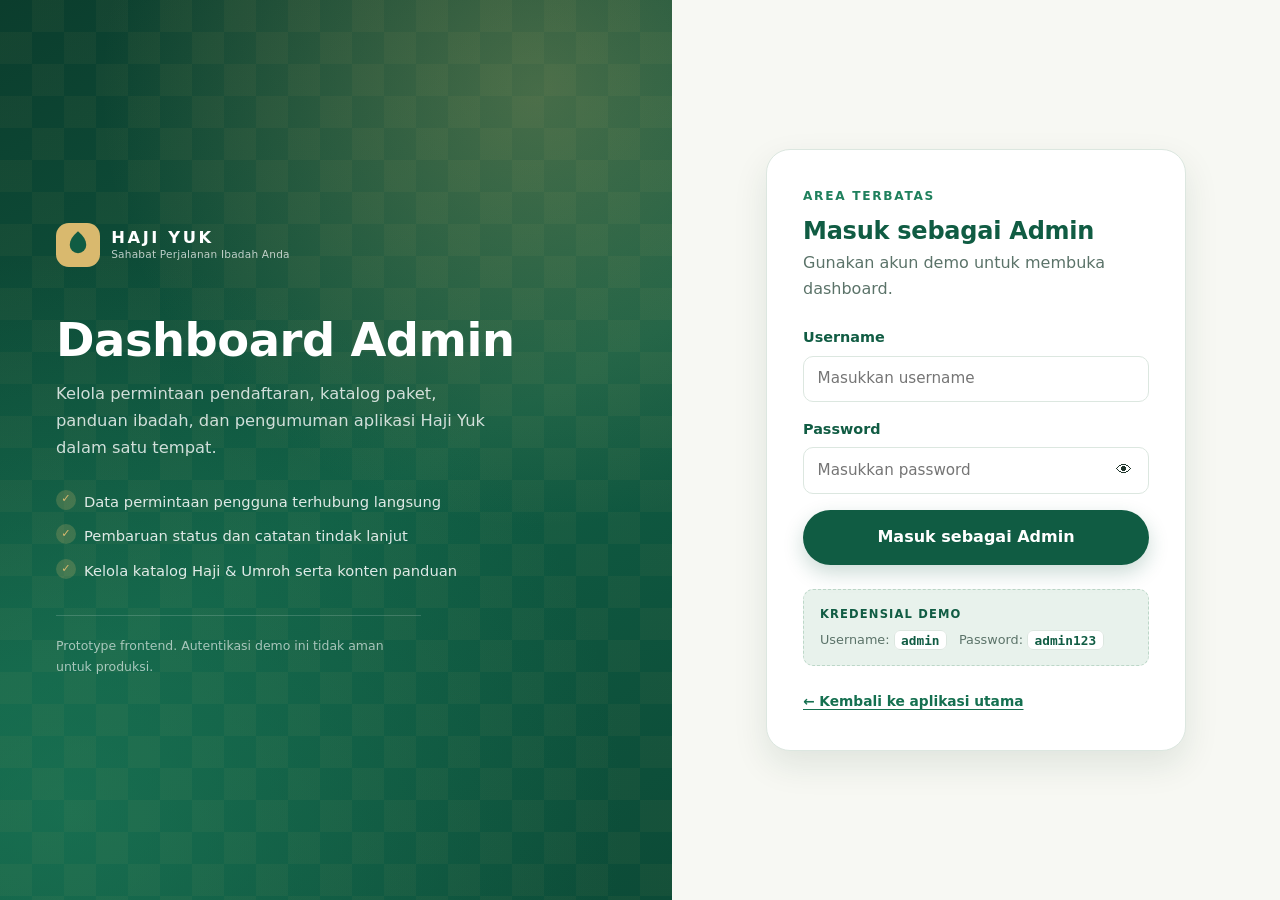
==== admin.html @ 108a9c5a "Tambahkan aplikasi Haji Yuk dan dashboard admin terintegrasi Menyediakan halaman pengguna (beranda, " ====
<!DOCTYPE html>
<html lang="id" data-text-scale="normal">
<head>
  <meta charset="UTF-8" />
  <meta name="viewport" content="width=device-width, initial-scale=1.0" />
  <meta name="theme-color" content="#105c43" />
  <meta name="robots" content="noindex" />
  <title>Dashboard Admin — Haji Yuk</title>
  <link rel="icon" href="assets/img/logo.svg" type="image/svg+xml" />
  <link rel="stylesheet" href="assets/css/style.css" />
  <link rel="stylesheet" href="assets/css/admin.css" />
</head>
<body class="admin-body">
  <a class="skip-link" href="#adminMain">Lewati ke konten utama</a>

  <!-- ============================ LOGIN ============================ -->
  <div class="login-screen" id="loginScreen">
    <div class="login-visual">
      <div class="login-visual__inner">
        <a class="brand brand--light" href="index.html">
          <span class="brand__mark" aria-hidden="true">
            <svg viewBox="0 0 48 48" width="44" height="44" role="presentation">
              <rect width="48" height="48" rx="14" fill="#d9b96e" />
              <path d="M24 9c-6 5-9 10-9 15a9 9 0 0 0 18 0c0-5-3-10-9-15Z" fill="#105c43" />
            </svg>
          </span>
          <span class="brand__text">
            <strong>HAJI YUK</strong>
            <small>Sahabat Perjalanan Ibadah Anda</small>
          </span>
        </a>
        <h1>Dashboard Admin</h1>
        <p class="login-visual__lead">
          Kelola permintaan pendaftaran, katalog paket, panduan ibadah, dan pengumuman aplikasi Haji
          Yuk dalam satu tempat.
        </p>
        <ul class="login-features">
          <li>Data permintaan pengguna terhubung langsung</li>
          <li>Pembaruan status dan catatan tindak lanjut</li>
          <li>Kelola katalog Haji &amp; Umroh serta konten panduan</li>
        </ul>
        <p class="login-visual__note">
          Prototype frontend. Autentikasi demo ini tidak aman untuk produksi.
        </p>
      </div>
    </div>

    <div class="login-panel">
      <div class="login-card">
        <p class="eyebrow">Area Terbatas</p>
        <h2>Masuk sebagai Admin</h2>
        <p class="muted">Gunakan akun demo untuk membuka dashboard.</p>

        <form id="adminLoginForm" class="login-form" novalidate>
          <div class="field">
            <label for="loginUsername">Username</label>
            <input
              type="text"
              id="loginUsername"
              name="username"
              autocomplete="username"
              placeholder="Masukkan username"
              required
            />
          </div>
          <div class="field">
            <label for="loginPassword">Password</label>
            <div class="password-field">
              <input
                type="password"
                id="loginPassword"
                name="password"
                autocomplete="current-password"
                placeholder="Masukkan password"
                required
              />
              <button
                type="button"
                class="password-toggle"
                id="passwordToggle"
                aria-label="Tampilkan password"
                aria-pressed="false"
              >
                <span aria-hidden="true">👁</span>
              </button>
            </div>
          </div>

          <div class="login-error" id="loginError" role="alert" hidden></div>

          <button type="submit" class="btn btn--primary btn--lg btn--block">Masuk sebagai Admin</button>
        </form>

        <div class="login-demo">
          <strong>Kredensial demo</strong>
          <span>Username: <code>admin</code></span>
          <span>Password: <code>admin123</code></span>
        </div>

        <a class="login-back" href="index.html">← Kembali ke aplikasi utama</a>
      </div>
    </div>
  </div>

  <!-- ============================ DASHBOARD ============================ -->
  <div class="admin-shell" id="adminApp" hidden>
    <div class="sidebar-overlay" id="sidebarOverlay" hidden></div>

    <aside class="sidebar" id="adminSidebar" aria-label="Menu dashboard admin">
      <div class="sidebar__brand">
        <a class="brand brand--light" href="admin.html">
          <span class="brand__mark" aria-hidden="true">
            <svg viewBox="0 0 48 48" width="40" height="40" role="presentation">
              <rect width="48" height="48" rx="14" fill="#d9b96e" />
              <path d="M24 9c-6 5-9 10-9 15a9 9 0 0 0 18 0c0-5-3-10-9-15Z" fill="#105c43" />
            </svg>
          </span>
          <span class="brand__text">
            <strong>HAJI YUK</strong>
            <small>Dashboard Admin</small>
          </span>
        </a>
        <button type="button" class="sidebar__close" id="sidebarClose" aria-label="Tutup menu">✕</button>
      </div>

      <nav class="sidebar__nav" aria-label="Navigasi dashboard">
        <button type="button" class="sidebar__link is-active" data-view="overview">
          <svg viewBox="0 0 24 24" aria-hidden="true"><rect x="3" y="3" width="8" height="8" rx="2"/><rect x="13" y="3" width="8" height="5" rx="2"/><rect x="13" y="10" width="8" height="11" rx="2"/><rect x="3" y="13" width="8" height="8" rx="2"/></svg>
          <span>Dashboard</span>
        </button>
        <button type="button" class="sidebar__link" data-view="requests">
          <svg viewBox="0 0 24 24" aria-hidden="true"><path d="M8 4h8a2 2 0 0 1 2 2v14l-3-2-3 2-3-2-3 2V6a2 2 0 0 1 2-2Z"/><path d="M9 9h6M9 13h4"/></svg>
          <span>Data Pendaftaran</span>
          <em class="sidebar__count" id="sidebarRequestCount" hidden>0</em>
        </button>
        <button type="button" class="sidebar__link" data-view="packages">
          <svg viewBox="0 0 24 24" aria-hidden="true"><path d="M21 8 12 3 3 8v8l9 5 9-5V8Z"/><path d="M3 8l9 5 9-5M12 21v-8"/></svg>
          <span>Kelola Paket</span>
        </button>
        <button type="button" class="sidebar__link" data-view="guides">
          <svg viewBox="0 0 24 24" aria-hidden="true"><path d="M4 5a2 2 0 0 1 2-2h5v18H6a2 2 0 0 1-2-2V5Z"/><path d="M20 5a2 2 0 0 0-2-2h-5v18h5a2 2 0 0 0 2-2V5Z"/></svg>
          <span>Kelola Konten</span>
        </button>
        <button type="button" class="sidebar__link" data-view="announcements">
          <svg viewBox="0 0 24 24" aria-hidden="true"><path d="M4 10v4a2 2 0 0 0 2 2h2l7 4V4L8 8H6a2 2 0 0 0-2 2Z"/><path d="M18 8a5 5 0 0 1 0 8"/></svg>
          <span>Pengumuman</span>
        </button>
        <button type="button" class="sidebar__link" data-view="reports">
          <svg viewBox="0 0 24 24" aria-hidden="true"><path d="M4 20V4"/><path d="M4 20h16"/><path d="M8 16v-5M12 16V7M16 16v-8"/></svg>
          <span>Laporan</span>
        </button>
        <button type="button" class="sidebar__link" data-view="settings">
          <svg viewBox="0 0 24 24" aria-hidden="true"><circle cx="12" cy="12" r="3"/><path d="M19 12a7 7 0 0 0-.1-1.2l2-1.5-2-3.4-2.3 1a7 7 0 0 0-2-1.2L14.2 3h-4l-.4 2.5a7 7 0 0 0-2 1.2l-2.3-1-2 3.4 2 1.5A7 7 0 0 0 5 12c0 .4 0 .8.1 1.2l-2 1.5 2 3.4 2.3-1a7 7 0 0 0 2 1.2l.4 2.5h4l.4-2.5a7 7 0 0 0 2-1.2l2.3 1 2-3.4-2-1.5c.1-.4.1-.8.1-1.2Z"/></svg>
          <span>Pengaturan</span>
        </button>
      </nav>

      <div class="sidebar__foot">
        <a class="sidebar__link sidebar__link--plain" href="index.html">
          <svg viewBox="0 0 24 24" aria-hidden="true"><path d="M14 3h5a2 2 0 0 1 2 2v14a2 2 0 0 1-2 2h-5"/><path d="M10 17l5-5-5-5M15 12H4"/></svg>
          <span>Lihat Aplikasi</span>
        </a>
        <button type="button" class="sidebar__link sidebar__link--danger" id="sidebarLogout">
          <svg viewBox="0 0 24 24" aria-hidden="true"><path d="M9 21H5a2 2 0 0 1-2-2V5a2 2 0 0 1 2-2h4"/><path d="M16 17l5-5-5-5M21 12H9"/></svg>
          <span>Logout</span>
        </button>
      </div>
    </aside>

    <div class="admin-main-wrap">
      <header class="topbar">
        <div class="topbar__left">
          <button type="button" class="icon-button topbar__menu" id="sidebarToggle" aria-label="Buka menu" aria-expanded="false">
            <span></span><span></span><span></span>
          </button>
          <div>
            <h1 id="pageTitle">Dashboard</h1>
            <p class="topbar__sub" id="pageSubtitle">Ringkasan aktivitas aplikasi Haji Yuk</p>
          </div>
        </div>

        <div class="topbar__right">
          <div class="topbar__date">
            <span id="todayDate">—</span>
            <small>Selamat datang, Admin</small>
          </div>

          <div class="notif">
            <button type="button" class="icon-button notif__button" id="notifButton" aria-label="Notifikasi" aria-expanded="false" aria-controls="notifPanel">
              <svg viewBox="0 0 24 24" aria-hidden="true"><path d="M18 8a6 6 0 1 0-12 0c0 7-3 8-3 8h18s-3-1-3-8"/><path d="M10.3 21a2 2 0 0 0 3.4 0"/></svg>
              <span class="notif__badge" id="notifBadge" hidden>0</span>
            </button>
            <div class="notif__panel" id="notifPanel" hidden>
              <div class="notif__head">
                <strong>Permintaan perlu diperiksa</strong>
                <button type="button" class="link-button" id="notifSeeAll">Lihat semua</button>
              </div>
              <ul class="notif__list" id="notifList"></ul>
            </div>
          </div>

          <div class="profile-menu">
            <button type="button" class="profile-menu__button" id="profileMenuButton" aria-expanded="false" aria-controls="profileMenu">
              <span class="avatar" aria-hidden="true">A</span>
              <span class="profile-menu__meta">
                <strong>Admin Haji Yuk</strong>
                <small>Administrator</small>
              </span>
              <span aria-hidden="true">▾</span>
            </button>
            <div class="profile-menu__panel" id="profileMenu" hidden>
              <p class="profile-menu__name">Admin Haji Yuk</p>
              <p class="profile-menu__role">Administrator Prototype</p>
              <button type="button" data-view-link="settings">Pengaturan</button>
              <a href="index.html">Buka aplikasi pengguna</a>
              <button type="button" class="is-danger" id="profileLogout">Logout</button>
            </div>
          </div>
        </div>
      </header>

      <main class="admin-main" id="adminMain">
        <!-- ======================= OVERVIEW ======================= -->
        <section class="admin-view is-active" id="view-overview" data-view-panel="overview">
          <div class="stat-grid" id="statGrid"></div>

          <div class="chart-grid">
            <article class="card chart-card">
              <div class="card__head">
                <div>
                  <h2>Permintaan Haji &amp; Umroh</h2>
                  <p class="muted">Jumlah permintaan menurut jenis layanan.</p>
                </div>
              </div>
              <div class="chart-box">
                <canvas id="serviceChart" height="240" role="img" aria-label="Grafik jumlah permintaan Haji dan Umroh"></canvas>
              </div>
              <div class="chart-legend" id="serviceChartLegend"></div>
            </article>

            <article class="card chart-card">
              <div class="card__head">
                <div>
                  <h2>Status Permintaan</h2>
                  <p class="muted">Sebaran permintaan berdasarkan status tindak lanjut.</p>
                </div>
              </div>
              <div class="chart-box">
                <canvas id="statusChart" height="240" role="img" aria-label="Grafik sebaran status permintaan"></canvas>
              </div>
              <div class="chart-legend" id="statusChartLegend"></div>
            </article>
          </div>

          <div class="two-col">
            <article class="card">
              <div class="card__head">
                <div>
                  <h2>Pendaftaran terbaru</h2>
                  <p class="muted">Lima permintaan terakhir dari pengguna.</p>
                </div>
                <button type="button" class="link-button" data-view-link="requests">Kelola →</button>
              </div>
              <div id="latestRequests" class="list-stack"></div>
            </article>

            <article class="card">
              <div class="card__head">
                <div>
                  <h2>Aktivitas admin terbaru</h2>
                  <p class="muted">Riwayat tindakan pada prototype ini.</p>
                </div>
              </div>
              <div id="activityList" class="activity-list"></div>
            </article>
          </div>
        </section>

        <!-- ======================= REQUESTS ======================= -->
        <section class="admin-view" id="view-requests" data-view-panel="requests" hidden>
          <article class="card">
            <div class="card__head card__head--wrap">
              <div>
                <h2>Data Pendaftaran</h2>
                <p class="muted">Semua permintaan pendaftaran awal dari aplikasi pengguna.</p>
              </div>
              <span class="badge badge--info" id="requestsCount">0 permintaan</span>
            </div>

            <div class="filter-bar">
              <div class="search-field">
                <span aria-hidden="true">🔍</span>
                <label class="sr-only" for="requestSearch">Cari nama atau nomor permintaan</label>
                <input type="search" id="requestSearch" placeholder="Cari nama atau nomor permintaan…" />
              </div>
              <label class="sr-only" for="filterService">Filter jenis layanan</label>
              <select id="filterService">
                <option value="Semua">Semua layanan</option>
                <option value="Haji">Haji</option>
                <option value="Umroh">Umroh</option>
              </select>
              <label class="sr-only" for="filterStatus">Filter status</label>
              <select id="filterStatus">
                <option value="Semua">Semua status</option>
              </select>
              <label class="sr-only" for="sortRequests">Urutkan</label>
              <select id="sortRequests">
                <option value="newest">Tanggal terbaru</option>
                <option value="oldest">Tanggal terlama</option>
                <option value="name">Nama A–Z</option>
              </select>
            </div>

            <div class="table-wrap">
              <table class="admin-table">
                <thead>
                  <tr>
                    <th scope="col">No. Permintaan</th>
                    <th scope="col">Nama calon jamaah</th>
                    <th scope="col">No. HP</th>
                    <th scope="col">Layanan</th>
                    <th scope="col">Paket</th>
                    <th scope="col">Tanggal</th>
                    <th scope="col">Status</th>
                    <th scope="col" class="text-right">Aksi</th>
                  </tr>
                </thead>
                <tbody id="requestsBody"></tbody>
              </table>
            </div>
            <div id="requestsEmpty" class="empty-state" hidden></div>
          </article>
        </section>

        <!-- ======================= PACKAGES ======================= -->
        <section class="admin-view" id="view-packages" data-view-panel="packages" hidden>
          <article class="card">
            <div class="card__head card__head--wrap">
              <div>
                <h2>Kelola Paket Haji &amp; Umroh</h2>
                <p class="muted">Perubahan langsung tampil pada katalog aplikasi pengguna.</p>
              </div>
              <button type="button" class="btn btn--primary" id="addPackageBtn">+ Tambah Paket</button>
            </div>

            <div class="filter-bar">
              <div class="search-field">
                <span aria-hidden="true">🔍</span>
                <label class="sr-only" for="packageSearch">Cari paket</label>
                <input type="search" id="packageSearch" placeholder="Cari nama paket…" />
              </div>
              <label class="sr-only" for="packageFilter">Filter kategori</label>
              <select id="packageFilter">
                <option value="Semua">Semua kategori</option>
                <option value="Haji">Haji</option>
                <option value="Umroh">Umroh</option>
              </select>
              <label class="sr-only" for="packagePublishFilter">Filter publikasi</label>
              <select id="packagePublishFilter">
                <option value="Semua">Semua status</option>
                <option value="published">Dipublikasikan</option>
                <option value="draft">Belum dipublikasikan</option>
              </select>
            </div>

            <div class="table-wrap">
              <table class="admin-table">
                <thead>
                  <tr>
                    <th scope="col">Paket</th>
                    <th scope="col">Jenis</th>
                    <th scope="col">Harga</th>
                    <th scope="col">Durasi</th>
                    <th scope="col">Jadwal</th>
                    <th scope="col">Publikasi</th>
                    <th scope="col">Diperbarui</th>
                    <th scope="col" class="text-right">Aksi</th>
                  </tr>
                </thead>
                <tbody id="packagesBody"></tbody>
              </table>
            </div>
            <div id="packagesEmpty" class="empty-state" hidden></div>
          </article>
        </section>

        <!-- ======================= GUIDES ======================= -->
        <section class="admin-view" id="view-guides" data-view-panel="guides" hidden>
          <article class="card">
            <div class="card__head card__head--wrap">
              <div>
                <h2>Kelola Konten &amp; Panduan</h2>
                <p class="muted">Materi tampil pada halaman Panduan Ibadah pengguna.</p>
              </div>
              <button type="button" class="btn btn--primary" id="addGuideBtn">+ Tambah Konten</button>
            </div>

            <div class="filter-bar">
              <div class="search-field">
                <span aria-hidden="true">🔍</span>
                <label class="sr-only" for="guideAdminSearch">Cari konten</label>
                <input type="search" id="guideAdminSearch" placeholder="Cari judul konten…" />
              </div>
              <label class="sr-only" for="guideAdminCategory">Filter kategori</label>
              <select id="guideAdminCategory">
                <option value="Semua">Semua kategori</option>
              </select>
            </div>

            <div class="table-wrap">
              <table class="admin-table">
                <thead>
                  <tr>
                    <th scope="col">Judul materi</th>
                    <th scope="col">Kategori</th>
                    <th scope="col">Ringkasan</th>
                    <th scope="col">Publikasi</th>
                    <th scope="col">Diperbarui</th>
                    <th scope="col" class="text-right">Aksi</th>
                  </tr>
                </thead>
                <tbody id="guidesBody"></tbody>
              </table>
            </div>
            <div id="guidesEmpty" class="empty-state" hidden></div>
          </article>
        </section>

        <!-- ======================= ANNOUNCEMENTS ======================= -->
        <section class="admin-view" id="view-announcements" data-view-panel="announcements" hidden>
          <article class="card">
            <div class="card__head card__head--wrap">
              <div>
                <h2>Pengumuman</h2>
                <p class="muted">Pengumuman aktif tampil pada bagian Informasi Penting di Beranda.</p>
              </div>
              <button type="button" class="btn btn--primary" id="addAnnouncementBtn">+ Tambah Pengumuman</button>
            </div>
            <div id="announcementsList" class="announcement-admin-list"></div>
            <div id="announcementsEmpty" class="empty-state" hidden></div>
          </article>
        </section>

        <!-- ======================= REPORTS ======================= -->
        <section class="admin-view" id="view-reports" data-view-panel="reports" hidden>
          <article class="card">
            <div class="card__head card__head--wrap">
              <div>
                <h2>Laporan Pendaftaran</h2>
                <p class="muted">Ringkasan dan riwayat permintaan sesuai filter.</p>
              </div>
              <button type="button" class="btn btn--primary" id="exportCsv">⬇ Export CSV</button>
            </div>

            <div class="filter-bar filter-bar--reports">
              <div class="field">
                <label for="reportDateFrom">Tanggal awal</label>
                <input type="date" id="reportDateFrom" />
              </div>
              <div class="field">
                <label for="reportDateTo">Tanggal akhir</label>
                <input type="date" id="reportDateTo" />
              </div>
              <div class="field">
                <label for="reportService">Jenis layanan</label>
                <select id="reportService">
                  <option value="Semua">Semua</option>
                  <option value="Haji">Haji</option>
                  <option value="Umroh">Umroh</option>
                </select>
              </div>
              <div class="field">
                <label for="reportStatus">Status</label>
                <select id="reportStatus">
                  <option value="Semua">Semua</option>
                </select>
              </div>
              <div class="filter-bar__actions">
                <button type="button" class="btn btn--primary" id="reportApply">Terapkan</button>
                <button type="button" class="btn btn--ghost" id="reportReset">Reset</button>
              </div>
            </div>

            <div class="stat-grid stat-grid--compact" id="reportSummary"></div>

            <div class="two-col two-col--reports">
              <div>
                <h3 class="subhead">Jumlah berdasarkan status</h3>
                <div class="table-wrap">
                  <table class="admin-table admin-table--compact">
                    <thead>
                      <tr><th scope="col">Status</th><th scope="col" class="text-right">Jumlah</th></tr>
                    </thead>
                    <tbody id="reportStatusBody"></tbody>
                  </table>
                </div>
              </div>
              <div>
                <h3 class="subhead">Riwayat permintaan</h3>
                <div id="reportList" class="list-stack list-stack--scroll"></div>
                <div id="reportEmpty" class="empty-state" hidden>
                  <h3>Tidak ada data</h3>
                  <p>Tidak ada permintaan pada rentang tanggal atau filter yang dipilih.</p>
                </div>
              </div>
            </div>
            <p class="notice notice--soft">
              Prototype ini hanya berisi data simulasi. Jangan memasukkan NIK, nomor paspor, atau
              dokumen identitas asli.
            </p>
          </article>
        </section>

        <!-- ======================= SETTINGS ======================= -->
        <section class="admin-view" id="view-settings" data-view-panel="settings" hidden>
          <div class="settings-grid">
            <article class="card">
              <h2>Identitas aplikasi</h2>
              <dl class="info-list">
                <div><dt>Nama aplikasi</dt><dd>Haji Yuk</dd></div>
                <div><dt>Tagline</dt><dd>Sahabat Perjalanan Ibadah Anda</dd></div>
                <div><dt>Versi prototype</dt><dd>1.0.0-prototype</dd></div>
                <div><dt>Jenis aplikasi</dt><dd>Website statis (HTML, CSS, JavaScript)</dd></div>
              </dl>
            </article>

            <article class="card">
              <h2>Identitas admin</h2>
              <dl class="info-list">
                <div><dt>Nama</dt><dd>Admin Haji Yuk</dd></div>
                <div><dt>Peran</dt><dd>Administrator Prototype</dd></div>
                <div><dt>Username</dt><dd>admin</dd></div>
                <div><dt>Password</dt><dd>Disembunyikan (kredensial demo tidak ditampilkan di sini)</dd></div>
              </dl>
              <p class="notice notice--warn">
                Autentikasi ini hanya simulasi frontend. Jangan gunakan untuk data nyata.
              </p>
            </article>

            <article class="card">
              <h2>Penyimpanan data</h2>
              <p class="muted">
                Data disimpan di <strong>localStorage</strong> browser perangkat ini, meliputi paket,
                permintaan pendaftaran, panduan, pengumuman, dan log aktivitas. Sesi login admin
                disimpan di <strong>sessionStorage</strong>.
              </p>
              <p class="muted">
                Data tidak tersinkronisasi ke perangkat lain. Membersihkan data browser akan
                menghapus seluruh data prototype.
              </p>
              <button type="button" class="btn btn--danger" id="resetDataAdmin">Hapus Seluruh Data Simulasi</button>
            </article>

            <article class="card">
              <h2>Sesi &amp; akses</h2>
              <p class="muted">
                Anda sedang masuk sebagai Admin Haji Yuk. Logout akan mengakhiri sesi dan
                mengembalikan Anda ke halaman login admin.
              </p>
              <div class="settings-actions">
                <a class="btn btn--outline" href="index.html">Buka aplikasi pengguna</a>
                <button type="button" class="btn btn--danger" id="settingsLogout">Logout</button>
              </div>
            </article>
          </div>
        </section>
      </main>
    </div>
  </div>

  <!-- =================== MODAL DETAIL PERMINTAAN =================== -->
  <div class="modal" id="requestModal" role="dialog" aria-modal="true" aria-labelledby="requestModalTitle" aria-hidden="true">
    <div class="modal__backdrop" data-close-modal></div>
    <div class="modal__dialog modal__dialog--lg" role="document">
      <div class="modal__head">
        <div>
          <h2 id="requestModalTitle">Detail Pendaftaran</h2>
          <p class="muted" id="requestModalCode">—</p>
        </div>
        <button type="button" class="icon-button" data-close-modal aria-label="Tutup detail">✕</button>
      </div>
      <div class="modal__body">
        <div id="requestDetailBody"></div>

        <form id="statusForm" class="status-form" novalidate>
          <h3>Perbarui status &amp; catatan</h3>
          <div class="form-grid">
            <div class="field">
              <label for="detailStatus">Status permintaan</label>
              <select id="detailStatus"></select>
            </div>
            <div class="field">
              <label for="detailFollowUp">Catatan untuk calon jamaah (tampil di aplikasi pengguna)</label>
              <textarea id="detailFollowUp" rows="3" placeholder="Contoh: Mohon lengkapi nomor HP aktif."></textarea>
            </div>
            <div class="field field--full">
              <label for="detailInternal">Catatan internal admin (tidak ditampilkan ke pengguna)</label>
              <textarea id="detailInternal" rows="2" placeholder="Catatan untuk petugas."></textarea>
            </div>
          </div>
          <p class="field-hint">
            Status ini hanya menunjukkan tindak lanjut permintaan melalui aplikasi, bukan
            persetujuan pemerintah, nomor porsi, atau jaminan keberangkatan.
          </p>
        </form>
      </div>
      <div class="modal__foot modal__foot--split">
        <button type="button" class="btn btn--danger btn--ghost-danger" id="deleteRequestBtn">Hapus Data</button>
        <div class="modal__foot-actions">
          <button type="button" class="btn btn--ghost" data-close-modal>Tutup</button>
          <button type="button" class="btn btn--primary" id="saveStatusBtn">Simpan Status</button>
        </div>
      </div>
    </div>
  </div>

  <!-- =================== MODAL PAKET =================== -->
  <div class="modal" id="packageFormModal" role="dialog" aria-modal="true" aria-labelledby="packageFormTitle" aria-hidden="true">
    <div class="modal__backdrop" data-close-modal></div>
    <div class="modal__dialog modal__dialog--lg" role="document">
      <div class="modal__head">
        <h2 id="packageFormTitle">Tambah Paket</h2>
        <button type="button" class="icon-button" data-close-modal aria-label="Tutup formulir">✕</button>
      </div>
      <form id="packageForm" novalidate>
        <div class="modal__body">
          <input type="hidden" id="packageId" />
          <div class="form-grid">
            <div class="field field--full">
              <label for="packageName">Nama paket atau layanan <span class="required">*</span></label>
              <input type="text" id="packageName" placeholder="Contoh: Paket Umroh Ramadhan" />
              <p class="field-error" data-error-for="packageName" role="alert"></p>
            </div>
            <div class="field">
              <label for="packageServiceType">Jenis layanan <span class="required">*</span></label>
              <select id="packageServiceType">
                <option value="">Pilih jenis layanan</option>
                <option value="Haji">Haji</option>
                <option value="Umroh">Umroh</option>
              </select>
              <p class="field-error" data-error-for="packageServiceType" role="alert"></p>
            </div>
            <div class="field">
              <label for="packagePrice">Harga atau keterangan biaya <span class="required">*</span></label>
              <input type="text" id="packagePrice" placeholder="Contoh: Mulai Rp 28.900.000" />
              <p class="field-error" data-error-for="packagePrice" role="alert"></p>
            </div>
            <div class="field">
              <label for="packageDuration">Durasi perjalanan <span class="required">*</span></label>
              <input type="text" id="packageDuration" placeholder="Contoh: 9 hari" />
              <p class="field-error" data-error-for="packageDuration" role="alert"></p>
            </div>
            <div class="field">
              <label for="packageSchedule">Jadwal keberangkatan <span class="required">*</span></label>
              <input type="text" id="packageSchedule" placeholder="Contoh: Keberangkatan bulanan" />
              <p class="field-error" data-error-for="packageSchedule" role="alert"></p>
            </div>
            <div class="field">
              <label for="packageOrganizer">Nama penyelenggara <span class="required">*</span></label>
              <input type="text" id="packageOrganizer" placeholder="Contoh: Haji Yuk Travel Partner" />
              <p class="field-error" data-error-for="packageOrganizer" role="alert"></p>
            </div>
            <div class="field">
              <label for="packageUpdatedAt">Tanggal pembaruan informasi</label>
              <input type="date" id="packageUpdatedAt" />
            </div>
            <div class="field field--full">
              <label for="packageDescription">Deskripsi paket <span class="required">*</span></label>
              <textarea id="packageDescription" rows="3" placeholder="Jelaskan gambaran paket secara singkat."></textarea>
              <p class="field-error" data-error-for="packageDescription" role="alert"></p>
            </div>
            <div class="field field--full">
              <label for="packageFacilities">Daftar fasilitas <span class="required">*</span></label>
              <textarea id="packageFacilities" rows="4" placeholder="Satu fasilitas per baris. Contoh: Tiket pesawat pulang-pergi"></textarea>
              <p class="field-hint">Tulis satu fasilitas per baris.</p>
              <p class="field-error" data-error-for="packageFacilities" role="alert"></p>
            </div>
            <div class="field field--full">
              <label for="packageImage">URL gambar paket</label>
              <input type="url" id="packageImage" placeholder="https://contoh.com/gambar.jpg atau assets/img/umroh.svg" />
              <p class="field-hint">Kosongkan untuk memakai gambar pengganti.</p>
              <div class="image-preview" id="packageImagePreview"></div>
            </div>
            <div class="field field--full">
              <label class="switch-field">
                <input type="checkbox" id="packagePublished" checked />
                <span class="switch-field__box" aria-hidden="true"></span>
                <span>Publikasikan paket ke katalog pengguna</span>
              </label>
            </div>
          </div>
          <p class="notice notice--warn">
            Harga, jadwal, dan fasilitas prototype ini adalah simulasi dan perlu diverifikasi
            sebelum dipublikasikan sebagai penawaran nyata.
          </p>
        </div>
        <div class="modal__foot">
          <button type="button" class="btn btn--ghost" data-close-modal>Batal</button>
          <button type="submit" class="btn btn--primary" id="savePackageBtn">Simpan Paket</button>
        </div>
      </form>
    </div>
  </div>

  <!-- =================== MODAL KONTEN =================== -->
  <div class="modal" id="guideFormModal" role="dialog" aria-modal="true" aria-labelledby="guideFormTitle" aria-hidden="true">
    <div class="modal__backdrop" data-close-modal></div>
    <div class="modal__dialog modal__dialog--lg" role="document">
      <div class="modal__head">
        <h2 id="guideFormTitle">Tambah Konten</h2>
        <button type="button" class="icon-button" data-close-modal aria-label="Tutup formulir">✕</button>
      </div>
      <form id="guideForm" novalidate>
        <div class="modal__body">
          <input type="hidden" id="guideId" />
          <div class="form-grid">
            <div class="field field--full">
              <label for="guideTitle">Judul materi <span class="required">*</span></label>
              <input type="text" id="guideTitle" placeholder="Contoh: Panduan Dasar Ibadah Umroh" />
              <p class="field-error" data-error-for="guideTitle" role="alert"></p>
            </div>
            <div class="field">
              <label for="guideCategory">Kategori <span class="required">*</span></label>
              <select id="guideCategory"></select>
              <p class="field-error" data-error-for="guideCategory" role="alert"></p>
            </div>
            <div class="field">
              <label for="guideUpdatedAt">Tanggal pembaruan</label>
              <input type="date" id="guideUpdatedAt" />
            </div>
            <div class="field field--full">
              <label for="guideSummary">Deskripsi singkat <span class="required">*</span></label>
              <textarea id="guideSummary" rows="2" placeholder="Ringkasan satu sampai dua kalimat."></textarea>
              <p class="field-error" data-error-for="guideSummary" role="alert"></p>
            </div>
            <div class="field field--full">
              <label for="guideContent">Isi materi <span class="required">*</span></label>
              <textarea id="guideContent" rows="8" placeholder="Tulis isi panduan. Gunakan baris baru untuk memisahkan poin."></textarea>
              <p class="field-error" data-error-for="guideContent" role="alert"></p>
            </div>
            <div class="field">
              <label for="guideImage">URL gambar (opsional)</label>
              <input type="url" id="guideImage" placeholder="https://contoh.com/gambar.jpg" />
            </div>
            <div class="field">
              <label for="guideSource">Sumber atau referensi</label>
              <input type="text" id="guideSource" placeholder="Contoh: Kemenag / pembimbing manasik" />
            </div>
            <div class="field field--full">
              <label class="switch-field">
                <input type="checkbox" id="guidePublished" checked />
                <span class="switch-field__box" aria-hidden="true"></span>
                <span>Publikasikan ke halaman Panduan Ibadah</span>
              </label>
            </div>
          </div>
          <p class="notice notice--warn">
            Materi doa, tata cara Haji, dan Umroh wajib ditinjau pihak yang kompeten sebelum
            dipublikasikan.
          </p>
        </div>
        <div class="modal__foot">
          <button type="button" class="btn btn--ghost" data-close-modal>Batal</button>
          <button type="submit" class="btn btn--primary" id="saveGuideBtn">Simpan Konten</button>
        </div>
      </form>
    </div>
  </div>

  <!-- =================== PRATINJAU KONTEN =================== -->
  <div class="modal" id="guidePreviewModal" role="dialog" aria-modal="true" aria-labelledby="guidePreviewTitle" aria-hidden="true">
    <div class="modal__backdrop" data-close-modal></div>
    <div class="modal__dialog" role="document">
      <div class="modal__head">
        <h2 id="guidePreviewTitle">Pratinjau Konten</h2>
        <button type="button" class="icon-button" data-close-modal aria-label="Tutup pratinjau">✕</button>
      </div>
      <div class="modal__body" id="guidePreviewBody"></div>
    </div>
  </div>

  <!-- =================== PRATINJAU PAKET =================== -->
  <div class="modal" id="packagePreviewModal" role="dialog" aria-modal="true" aria-labelledby="packagePreviewTitle" aria-hidden="true">
    <div class="modal__backdrop" data-close-modal></div>
    <div class="modal__dialog" role="document">
      <div class="modal__head">
        <h2 id="packagePreviewTitle">Pratinjau Paket</h2>
        <button type="button" class="icon-button" data-close-modal aria-label="Tutup pratinjau">✕</button>
      </div>
      <div class="modal__body" id="packagePreviewBody"></div>
      <div class="modal__foot">
        <button type="button" class="btn btn--ghost" data-close-modal>Tutup</button>
      </div>
    </div>
  </div>

  <!-- =================== MODAL PENGUMUMAN =================== -->
  <div class="modal" id="announcementFormModal" role="dialog" aria-modal="true" aria-labelledby="announcementFormTitle" aria-hidden="true">
    <div class="modal__backdrop" data-close-modal></div>
    <div class="modal__dialog" role="document">
      <div class="modal__head">
        <h2 id="announcementFormTitle">Tambah Pengumuman</h2>
        <button type="button" class="icon-button" data-close-modal aria-label="Tutup formulir">✕</button>
      </div>
      <form id="announcementForm" novalidate>
        <div class="modal__body">
          <input type="hidden" id="announcementId" />
          <div class="form-grid">
            <div class="field field--full">
              <label for="announcementTitle">Judul pengumuman <span class="required">*</span></label>
              <input type="text" id="announcementTitle" placeholder="Contoh: Jadwal manasik bulan ini" />
              <p class="field-error" data-error-for="announcementTitle" role="alert"></p>
            </div>
            <div class="field">
              <label for="announcementCategory">Kategori <span class="required">*</span></label>
              <select id="announcementCategory"></select>
              <p class="field-error" data-error-for="announcementCategory" role="alert"></p>
            </div>
            <div class="field">
              <label for="announcementDate">Tanggal pengumuman</label>
              <input type="date" id="announcementDate" />
            </div>
            <div class="field field--full">
              <label for="announcementBody">Isi pengumuman <span class="required">*</span></label>
              <textarea id="announcementBody" rows="5" placeholder="Tulis isi pengumuman dengan jelas dan singkat."></textarea>
              <p class="field-error" data-error-for="announcementBody" role="alert"></p>
            </div>
            <div class="field field--full">
              <label class="switch-field">
                <input type="checkbox" id="announcementActive" checked />
                <span class="switch-field__box" aria-hidden="true"></span>
                <span>Tampilkan pengumuman di halaman Beranda</span>
              </label>
            </div>
          </div>
        </div>
        <div class="modal__foot">
          <button type="button" class="btn btn--ghost" data-close-modal>Batal</button>
          <button type="submit" class="btn btn--primary" id="saveAnnouncementBtn">Simpan Pengumuman</button>
        </div>
      </form>
    </div>
  </div>

  <noscript>
    <div class="noscript">Dashboard admin memerlukan JavaScript. Aktifkan JavaScript di browser Anda.</div>
  </noscript>

  <script src="assets/js/store.js"></script>
  <script src="assets/js/ui.js"></script>
  <script src="assets/js/admin.js"></script>
</body>
</html>
---- assets/css/style.css ----
/* ==========================================================================
   HAJI YUK — Gaya utama (dipakai oleh aplikasi pengguna & admin)
   Identitas: hijau tua #105c43, hijau sekunder #1f805d, hijau muda #e8f2ec,
   emas #d9b96e, latar krem #f7f8f3, teks #20352c.
   ========================================================================== */

:root {
  --green-900: #105c43;
  --green-800: #0c4b37;
  --green-700: #157050;
  --green-600: #1f805d;
  --green-100: #d5e8dd;
  --green-50: #e8f2ec;
  --gold: #d9b96e;
  --gold-soft: #f4e9cc;
  --gold-deep: #a8873d;
  --cream: #f7f8f3;
  --white: #ffffff;
  --ink: #20352c;
  --muted: #5b7369;
  --line: #dce7e0;
  --danger: #a63b2f;
  --danger-soft: #fbe9e6;
  --warning: #8a5a10;
  --warning-soft: #fbf0d8;
  --info: #205a7a;
  --info-soft: #e4f0f7;
  --success: #1c6b41;
  --success-soft: #e3f3e9;
  --radius-sm: 10px;
  --radius: 16px;
  --radius-lg: 24px;
  --radius-xl: 30px;
  --shadow-sm: 0 2px 8px rgba(16, 60, 44, 0.06);
  --shadow: 0 14px 34px rgba(16, 60, 44, 0.1);
  --shadow-lg: 0 26px 60px rgba(16, 60, 44, 0.18);
  --font: "Segoe UI", "Plus Jakarta Sans", "Helvetica Neue", system-ui, -apple-system, sans-serif;
  --sidebar-width: 268px;
}

html[data-text-scale="large"] {
  font-size: 18px;
}

html[data-text-scale="xlarge"] {
  font-size: 20px;
}

*,
*::before,
*::after {
  box-sizing: border-box;
}

html {
  scroll-behavior: smooth;
}

body {
  margin: 0;
  font-family: var(--font);
  font-size: 1rem;
  line-height: 1.65;
  color: var(--ink);
  background: var(--cream);
  -webkit-font-smoothing: antialiased;
}

body.has-modal {
  overflow: hidden;
}

h1, h2, h3, h4 {
  margin: 0 0 0.5rem;
  line-height: 1.25;
  color: var(--green-900);
  font-weight: 700;
  letter-spacing: -0.01em;
}

h1 { font-size: clamp(1.75rem, 3.2vw, 2.6rem); }
h2 { font-size: clamp(1.25rem, 2.2vw, 1.6rem); }
h3 { font-size: 1.08rem; }

p { margin: 0 0 1rem; }
p:last-child { margin-bottom: 0; }

a {
  color: var(--green-700);
  text-decoration-thickness: 1px;
  text-underline-offset: 3px;
}

a:hover { color: var(--green-900); }

img { max-width: 100%; display: block; }

button, input, select, textarea {
  font: inherit;
  color: inherit;
}

button { cursor: pointer; }

ul, ol { margin: 0; padding: 0; }

:focus-visible {
  outline: 3px solid var(--gold);
  outline-offset: 2px;
  border-radius: 6px;
}

.sr-only {
  position: absolute;
  width: 1px;
  height: 1px;
  padding: 0;
  margin: -1px;
  overflow: hidden;
  clip: rect(0, 0, 0, 0);
  white-space: nowrap;
  border: 0;
}

.skip-link {
  position: absolute;
  left: 1rem;
  top: -100px;
  z-index: 999;
  background: var(--green-900);
  color: var(--white);
  padding: 0.75rem 1.25rem;
  border-radius: 0 0 12px 12px;
  transition: top 0.2s ease;
}

.skip-link:focus {
  top: 0;
  color: var(--white);
}

.container {
  width: min(1160px, calc(100% - 3rem));
  margin: 0 auto;
}

.container--narrow {
  width: min(880px, calc(100% - 3rem));
}

.required { color: var(--danger); }

.muted { color: var(--muted); }

.text-right { text-align: right; }

.eyebrow {
  margin: 0 0 0.6rem;
  font-size: 0.76rem;
  font-weight: 700;
  letter-spacing: 0.14em;
  text-transform: uppercase;
  color: var(--green-600);
}

.lead {
  font-size: 1.05rem;
  color: var(--muted);
  max-width: 70ch;
}

.link-arrow {
  font-weight: 600;
  white-space: nowrap;
}

.link-button {
  border: 0;
  background: none;
  padding: 0;
  font-weight: 600;
  color: var(--green-700);
  text-decoration: underline;
  text-underline-offset: 3px;
}

/* ============================== Tombol ============================== */

.btn {
  display: inline-flex;
  align-items: center;
  justify-content: center;
  gap: 0.5rem;
  min-height: 44px;
  padding: 0.7rem 1.3rem;
  border: 1px solid transparent;
  border-radius: 999px;
  background: var(--green-50);
  color: var(--green-900);
  font-weight: 650;
  font-size: 0.94rem;
  text-decoration: none;
  transition: transform 0.15s ease, background 0.15s ease, box-shadow 0.15s ease, color 0.15s ease;
}

.btn:hover { transform: translateY(-1px); }
.btn:active { transform: translateY(0); }

.btn--primary {
  background: var(--green-900);
  color: var(--white);
  box-shadow: 0 8px 20px rgba(16, 92, 67, 0.22);
}

.btn--primary:hover { background: var(--green-800); color: var(--white); }

.btn--outline {
  background: transparent;
  border-color: var(--green-900);
  color: var(--green-900);
}

.btn--outline:hover { background: var(--green-50); }

.btn--ghost {
  background: transparent;
  border-color: var(--line);
  color: var(--ink);
}

.btn--ghost:hover { background: var(--green-50); }

.btn--danger {
  background: var(--danger);
  color: var(--white);
}

.btn--ghost-danger {
  background: transparent;
  border-color: #e8c6c0;
  color: var(--danger);
}

.btn--ghost-danger:hover { background: var(--danger-soft); }

.btn--lg { min-height: 50px; padding: 0.85rem 1.7rem; font-size: 1rem; }
.btn--block { width: 100%; }

.btn-sm {
  min-height: 34px;
  padding: 0.3rem 0.75rem;
  font-size: 0.78rem;
  border-radius: 8px;
}

.facility-list {
  display: grid;
  gap: 0.4rem;
  margin: 0.5rem 0 0;
  padding: 0;
  list-style: none;
}

.facility-list li {
  position: relative;
  padding-left: 1.5rem;
  font-size: 0.92rem;
  color: var(--ink);
}

.facility-list li::before {
  content: "✓";
  position: absolute;
  left: 0;
  color: var(--green-600);
  font-weight: 700;
}

.icon-button {
  display: inline-flex;
  align-items: center;
  justify-content: center;
  width: 42px;
  height: 42px;
  border-radius: 12px;
  border: 1px solid var(--line);
  background: var(--white);
  color: var(--ink);
  font-size: 1rem;
  line-height: 1;
}

.icon-button:hover { background: var(--green-50); }

/* ============================== Header ============================== */

.site-header {
  position: sticky;
  top: 0;
  z-index: 60;
  background: rgba(255, 255, 255, 0.96);
  backdrop-filter: blur(10px);
  border-bottom: 1px solid var(--line);
}

.site-header__inner {
  display: flex;
  align-items: center;
  gap: 1.25rem;
  min-height: 78px;
}

.brand {
  display: inline-flex;
  align-items: center;
  gap: 0.7rem;
  text-decoration: none;
  color: var(--green-900);
  flex-shrink: 0;
}

.brand__mark { display: inline-flex; }

.brand__text {
  display: flex;
  flex-direction: column;
  line-height: 1.15;
}

.brand__text strong {
  font-size: 1.02rem;
  letter-spacing: 0.16em;
}

.brand__text small {
  font-size: 0.66rem;
  color: var(--muted);
  letter-spacing: 0.02em;
}

.brand--light { color: var(--white); }
.brand--light .brand__text small { color: rgba(255, 255, 255, 0.72); }

.site-nav {
  display: flex;
  align-items: center;
  gap: 0.1rem;
  margin-left: auto;
}

.site-nav a {
  padding: 0.5rem 0.72rem;
  border-radius: 999px;
  font-size: 0.88rem;
  font-weight: 600;
  color: var(--ink);
  text-decoration: none;
  white-space: nowrap;
}

.site-nav a:hover { background: var(--green-50); }

.site-nav a.is-active {
  background: var(--green-900);
  color: var(--white);
}

.header-tools {
  display: flex;
  align-items: center;
  gap: 0.75rem;
}

.text-size {
  display: inline-flex;
  align-items: center;
  gap: 0.2rem;
  padding: 0.22rem;
  border: 1px solid var(--line);
  border-radius: 999px;
  background: var(--white);
}

.text-size button {
  min-width: 34px;
  height: 32px;
  border: 0;
  border-radius: 999px;
  background: transparent;
  color: var(--muted);
  font-weight: 700;
  font-size: 0.8rem;
}

.text-size button:hover { background: var(--green-50); color: var(--green-900); }

.text-size button[aria-pressed="true"] {
  background: var(--green-900);
  color: var(--white);
}

.nav-toggle {
  display: none;
  width: 44px;
  height: 44px;
  margin-left: auto;
  border: 1px solid var(--line);
  border-radius: 12px;
  background: var(--white);
  padding: 11px 10px;
  flex-direction: column;
  justify-content: space-between;
}

.nav-toggle span {
  display: block;
  height: 2px;
  background: var(--green-900);
  border-radius: 2px;
}

/* ============================== Halaman ============================== */

.page { display: none; }
.page.is-active { display: block; }

.page-head {
  padding: 3rem 0 1.5rem;
}

.page-head .lead { margin-bottom: 0; }

.section { padding: 3.5rem 0; }

.section--tint {
  background: var(--green-50);
  border-top: 1px solid var(--line);
  border-bottom: 1px solid var(--line);
}

.section__head {
  display: flex;
  align-items: flex-end;
  justify-content: space-between;
  gap: 1.5rem;
  margin-bottom: 1.75rem;
}

.section__head h2 { margin-bottom: 0; }

/* ============================== Hero ============================== */

.hero {
  display: grid;
  grid-template-columns: 1.05fr 0.95fr;
  gap: 2.5rem;
  align-items: center;
  margin: 2rem 0 0;
  padding: 3rem;
  border-radius: var(--radius-xl);
  background:
    radial-gradient(circle at 12% 15%, rgba(217, 185, 110, 0.22), transparent 45%),
    linear-gradient(135deg, var(--white), var(--green-50));
  border: 1px solid var(--line);
  box-shadow: var(--shadow-sm);
}

.hero h1 { margin-bottom: 1rem; }

.hero__lead {
  color: var(--muted);
  font-size: 1.05rem;
  max-width: 52ch;
}

.hero__actions {
  display: flex;
  flex-wrap: wrap;
  gap: 0.8rem;
  margin: 1.5rem 0;
}

.hero__points {
  display: grid;
  gap: 0.4rem;
  margin: 0;
  padding: 0;
  list-style: none;
  color: var(--muted);
  font-size: 0.92rem;
}

.hero__points li {
  position: relative;
  padding-left: 1.6rem;
}

.hero__points li::before {
  content: "✓";
  position: absolute;
  left: 0;
  color: var(--green-600);
  font-weight: 700;
}

.hero__media {
  position: relative;
}

.hero__media img {
  width: 100%;
  border-radius: 22px;
  box-shadow: var(--shadow);
}

.hero__note {
  position: absolute;
  left: 1rem;
  bottom: 1rem;
  display: flex;
  flex-direction: column;
  gap: 0.1rem;
  padding: 0.65rem 0.95rem;
  border-radius: 14px;
  background: rgba(255, 255, 255, 0.94);
  border: 1px solid var(--line);
  font-size: 0.78rem;
  color: var(--muted);
  max-width: 75%;
}

.hero__note strong {
  color: var(--green-900);
  font-size: 0.72rem;
  letter-spacing: 0.1em;
  text-transform: uppercase;
}

/* ============================== Kartu umum ============================== */

.card {
  background: var(--white);
  border: 1px solid var(--line);
  border-radius: var(--radius-lg);
  padding: 1.75rem;
  box-shadow: var(--shadow-sm);
  margin-bottom: 1.5rem;
}

.card > h2 { margin-top: 0; }

.card__head {
  display: flex;
  align-items: flex-start;
  justify-content: space-between;
  gap: 1rem;
  margin-bottom: 1.25rem;
}

.card__head h2 { margin-bottom: 0.2rem; }
.card__head p { margin: 0; font-size: 0.9rem; }

.card__head--wrap { flex-wrap: wrap; }

/* ============================== Pengumuman ============================== */

.announcement-list {
  display: grid;
  gap: 1rem;
  grid-template-columns: repeat(auto-fit, minmax(300px, 1fr));
}

.announcement {
  position: relative;
  padding: 1.5rem 1.5rem 1.5rem 1.7rem;
  background: var(--white);
  border: 1px solid var(--line);
  border-left: 5px solid var(--gold);
  border-radius: var(--radius);
  box-shadow: var(--shadow-sm);
}

.announcement h3 { margin-bottom: 0.4rem; }

.announcement p {
  color: var(--muted);
  font-size: 0.93rem;
  white-space: pre-line;
}

.announcement__meta {
  display: flex;
  flex-wrap: wrap;
  gap: 0.6rem;
  align-items: center;
  margin-top: 0.9rem;
  font-size: 0.78rem;
  color: var(--muted);
}

/* ============================== Layanan ============================== */

.service-grid {
  display: grid;
  grid-template-columns: repeat(auto-fit, minmax(280px, 1fr));
  gap: 1.5rem;
}

.service-card {
  padding: 2rem;
  background: var(--white);
  border: 1px solid var(--line);
  border-radius: var(--radius-lg);
  box-shadow: var(--shadow-sm);
}

.service-card__icon {
  display: inline-flex;
  align-items: center;
  justify-content: center;
  width: 54px;
  height: 54px;
  margin-bottom: 1rem;
  border-radius: 16px;
  background: var(--green-50);
  font-size: 1.5rem;
}

.service-card p { color: var(--muted); font-size: 0.95rem; }

/* ============================== Paket ============================== */

.package-grid {
  display: grid;
  grid-template-columns: repeat(auto-fill, minmax(280px, 1fr));
  gap: 1.5rem;
}

.package-card {
  display: flex;
  flex-direction: column;
  background: var(--white);
  border: 1px solid var(--line);
  border-radius: var(--radius-lg);
  overflow: hidden;
  box-shadow: var(--shadow-sm);
  transition: transform 0.18s ease, box-shadow 0.18s ease;
}

.package-card:hover {
  transform: translateY(-3px);
  box-shadow: var(--shadow);
}

.package-card__media {
  position: relative;
  aspect-ratio: 4 / 3;
  background: linear-gradient(135deg, var(--green-900), var(--green-600));
  overflow: hidden;
}

.package-card__media img {
  width: 100%;
  height: 100%;
  object-fit: cover;
}

.package-card__media.has-broken-image::after {
  content: "Gambar tidak tersedia";
  position: absolute;
  inset: 0;
  display: flex;
  align-items: center;
  justify-content: center;
  color: rgba(255, 255, 255, 0.85);
  font-size: 0.85rem;
}

.package-card__media .badge {
  position: absolute;
  top: 0.85rem;
  left: 0.85rem;
  z-index: 1;
}

.package-card__body {
  display: flex;
  flex-direction: column;
  gap: 0.6rem;
  padding: 1.35rem;
  flex: 1;
}

.package-card__body h3 { margin: 0; }

.package-card__price {
  font-weight: 700;
  color: var(--green-900);
}

.package-card__summary {
  color: var(--muted);
  font-size: 0.9rem;
  margin: 0;
  display: -webkit-box;
  -webkit-line-clamp: 3;
  -webkit-box-orient: vertical;
  overflow: hidden;
}

.package-card__meta {
  display: flex;
  flex-wrap: wrap;
  gap: 0.4rem 1rem;
  font-size: 0.82rem;
  color: var(--muted);
}

.package-card__actions {
  display: flex;
  gap: 0.5rem;
  margin-top: auto;
  padding-top: 0.75rem;
}

.package-card__actions .btn { flex: 1; }

.sim-label {
  display: inline-flex;
  align-items: center;
  gap: 0.3rem;
  font-size: 0.7rem;
  font-weight: 700;
  letter-spacing: 0.08em;
  text-transform: uppercase;
  color: var(--gold-deep);
}

/* ============================== Badge ============================== */

.badge {
  display: inline-flex;
  align-items: center;
  gap: 0.3rem;
  padding: 0.28rem 0.66rem;
  border-radius: 999px;
  font-size: 0.72rem;
  font-weight: 700;
  line-height: 1.35;
  letter-spacing: 0.01em;
  white-space: nowrap;
  border: 1px solid transparent;
}

.badge--info { background: var(--info-soft); color: var(--info); border-color: #c5ddea; }
.badge--warning { background: var(--warning-soft); color: var(--warning); border-color: #f0dcae; }
.badge--danger { background: var(--danger-soft); color: var(--danger); border-color: #f0c9c2; }
.badge--primary { background: var(--green-50); color: var(--green-900); border-color: #c8e0d2; }
.badge--success { background: var(--success-soft); color: var(--success); border-color: #c2e3ce; }
.badge--muted { background: #eef1ef; color: #5d6b64; border-color: #dbe2de; }
.badge--gold { background: var(--gold-soft); color: var(--gold-deep); border-color: #ead9ad; }

/* ============================== Langkah ============================== */

.step-list {
  display: grid;
  grid-template-columns: repeat(auto-fit, minmax(210px, 1fr));
  gap: 1.25rem;
  list-style: none;
  counter-reset: none;
  margin-bottom: 1.75rem;
}

.step-list li {
  padding: 1.5rem;
  background: var(--white);
  border: 1px solid var(--line);
  border-radius: var(--radius);
}

.step-list__num {
  display: inline-flex;
  align-items: center;
  justify-content: center;
  width: 36px;
  height: 36px;
  margin-bottom: 0.75rem;
  border-radius: 50%;
  background: var(--green-900);
  color: var(--white);
  font-weight: 700;
}

.step-list p { color: var(--muted); font-size: 0.9rem; margin: 0; }

.steps {
  display: flex;
  gap: 0.6rem;
  list-style: none;
  margin: 0 0 1.25rem;
  padding: 0;
  flex-wrap: wrap;
}

.steps li {
  display: flex;
  align-items: center;
  gap: 0.5rem;
  flex: 1 1 180px;
  padding: 0.7rem 0.9rem;
  border-radius: 999px;
  background: var(--white);
  border: 1px solid var(--line);
  font-size: 0.85rem;
  font-weight: 600;
  color: var(--muted);
}

.steps li span {
  display: inline-flex;
  align-items: center;
  justify-content: center;
  width: 26px;
  height: 26px;
  border-radius: 50%;
  background: var(--green-50);
  color: var(--green-900);
  font-size: 0.78rem;
  flex-shrink: 0;
}

.steps li.is-active {
  background: var(--green-900);
  border-color: var(--green-900);
  color: var(--white);
}

.steps li.is-active span { background: var(--gold); color: var(--green-900); }

.steps li.is-done span { background: var(--green-900); color: var(--white); }

/* ============================== Formulir ============================== */

.toolbar {
  display: flex;
  flex-wrap: wrap;
  align-items: center;
  gap: 1rem;
  margin-bottom: 1.75rem;
}

.search-field {
  display: flex;
  align-items: center;
  gap: 0.6rem;
  flex: 1 1 280px;
  min-width: 0;
  padding: 0 1rem;
  min-height: 48px;
  border: 1px solid var(--line);
  border-radius: 999px;
  background: var(--white);
  color: var(--muted);
}

.search-field input {
  flex: 1;
  min-width: 0;
  border: 0;
  background: transparent;
  padding: 0.6rem 0;
  font-size: 0.95rem;
}

.search-field input:focus { outline: none; }

.search-field:focus-within {
  border-color: var(--green-600);
  box-shadow: 0 0 0 3px rgba(31, 128, 93, 0.15);
}

.chip-group {
  display: flex;
  flex-wrap: wrap;
  gap: 0.4rem;
}

.chip {
  min-height: 42px;
  padding: 0.45rem 1rem;
  border-radius: 999px;
  border: 1px solid var(--line);
  background: var(--white);
  color: var(--ink);
  font-size: 0.86rem;
  font-weight: 600;
}

.chip:hover { border-color: var(--green-600); color: var(--green-900); }

.chip.is-active {
  background: var(--green-900);
  border-color: var(--green-900);
  color: var(--white);
}

.form-card {
  background: var(--white);
  border: 1px solid var(--line);
  border-radius: var(--radius-lg);
  padding: 2rem;
  box-shadow: var(--shadow-sm);
  margin-bottom: 2rem;
}

.form-title { margin-bottom: 0.25rem; }
.form-subtitle { color: var(--muted); margin-bottom: 1.5rem; }

.form-grid {
  display: grid;
  grid-template-columns: repeat(2, minmax(0, 1fr));
  gap: 1.1rem 1.25rem;
}

.field {
  display: flex;
  flex-direction: column;
  gap: 0.35rem;
  min-width: 0;
}

.field--full { grid-column: 1 / -1; }

.field label {
  font-weight: 650;
  font-size: 0.9rem;
  color: var(--green-900);
}

.field input,
.field select,
.field textarea,
.filter-bar input,
.filter-bar select {
  width: 100%;
  min-height: 46px;
  padding: 0.6rem 0.85rem;
  border: 1px solid var(--line);
  border-radius: var(--radius-sm);
  background: var(--white);
  font-size: 0.95rem;
  color: var(--ink);
  transition: border-color 0.15s ease, box-shadow 0.15s ease;
}

.field textarea { resize: vertical; min-height: 90px; line-height: 1.55; }

.field input:focus,
.field select:focus,
.field textarea:focus,
.filter-bar input:focus,
.filter-bar select:focus {
  outline: none;
  border-color: var(--green-600);
  box-shadow: 0 0 0 3px rgba(31, 128, 93, 0.15);
}

.field input[aria-invalid="true"],
.field select[aria-invalid="true"],
.field textarea[aria-invalid="true"] {
  border-color: var(--danger);
}

.field-hint {
  margin: 0;
  font-size: 0.78rem;
  color: var(--muted);
  line-height: 1.5;
}

.field-error {
  margin: 0;
  font-size: 0.78rem;
  color: var(--danger);
  font-weight: 600;
  min-height: 0;
}

.field-error:empty { display: none; }

.checkbox-field {
  display: flex;
  gap: 0.7rem;
  align-items: flex-start;
  margin: 1.4rem 0 0.4rem;
  padding: 1rem;
  border: 1px solid var(--line);
  border-radius: var(--radius);
  background: var(--green-50);
  font-size: 0.88rem;
  cursor: pointer;
}

.checkbox-field input {
  width: 20px;
  height: 20px;
  margin-top: 2px;
  accent-color: var(--green-900);
  flex-shrink: 0;
}

.form-actions {
  display: flex;
  flex-wrap: wrap;
  gap: 0.75rem;
  justify-content: flex-end;
  margin-top: 1.75rem;
  padding-top: 1.25rem;
  border-top: 1px solid var(--line);
}

.form-actions--start { justify-content: flex-start; }
.form-actions--center { justify-content: center; }

.password-field { position: relative; }

.password-field input { padding-right: 3.2rem; }

.password-toggle {
  position: absolute;
  right: 0.35rem;
  top: 50%;
  transform: translateY(-50%);
  width: 38px;
  height: 38px;
  border: 0;
  border-radius: 9px;
  background: transparent;
  font-size: 1rem;
}

.password-toggle:hover { background: var(--green-50); }

/* ============================== Review ============================== */

.review {
  display: grid;
  gap: 0.85rem;
  padding: 1.25rem;
  border-radius: var(--radius);
  background: var(--cream);
  border: 1px solid var(--line);
}

.review__item {
  display: grid;
  grid-template-columns: 220px 1fr;
  gap: 0.5rem 1rem;
  padding-bottom: 0.75rem;
  border-bottom: 1px dashed var(--line);
  font-size: 0.92rem;
}

.review__item:last-child { border-bottom: 0; padding-bottom: 0; }

.review__item dt {
  color: var(--muted);
  font-size: 0.83rem;
  font-weight: 600;
}

.review__item dd {
  margin: 0;
  font-weight: 600;
  overflow-wrap: anywhere;
}

.success-panel {
  text-align: center;
  padding: 1rem 0.5rem;
}

.success-panel__icon {
  display: inline-flex;
  align-items: center;
  justify-content: center;
  width: 70px;
  height: 70px;
  margin-bottom: 1rem;
  border-radius: 50%;
  background: var(--success-soft);
  color: var(--success);
  font-size: 2rem;
  font-weight: 700;
}

.success-panel > p {
  max-width: 60ch;
  margin-left: auto;
  margin-right: auto;
  color: var(--muted);
}

.success-panel .review {
  text-align: left;
  margin-top: 1.5rem;
}

/* ============================== Status ============================== */

.status-toolbar {
  display: flex;
  flex-wrap: wrap;
  align-items: center;
  justify-content: space-between;
  gap: 1rem;
  margin-bottom: 1.5rem;
}

.status-toolbar__actions {
  display: flex;
  gap: 0.6rem;
  flex-wrap: wrap;
}

.status-list { display: grid; gap: 1.25rem; }

.status-card {
  background: var(--white);
  border: 1px solid var(--line);
  border-radius: var(--radius-lg);
  padding: 1.6rem;
  box-shadow: var(--shadow-sm);
}

.status-card__head {
  display: flex;
  flex-wrap: wrap;
  justify-content: space-between;
  gap: 0.75rem;
  align-items: flex-start;
  margin-bottom: 1rem;
}

.status-card__code {
  font-size: 0.8rem;
  letter-spacing: 0.1em;
  text-transform: uppercase;
  color: var(--muted);
  font-weight: 700;
}

.status-card__title { margin: 0.15rem 0 0; font-size: 1.2rem; }

.status-card__grid {
  display: grid;
  grid-template-columns: repeat(auto-fit, minmax(180px, 1fr));
  gap: 1rem;
  padding: 1rem 0;
  border-top: 1px solid var(--line);
  border-bottom: 1px solid var(--line);
}

.status-card__grid dt {
  font-size: 0.76rem;
  text-transform: uppercase;
  letter-spacing: 0.07em;
  color: var(--muted);
  font-weight: 700;
  margin-bottom: 0.15rem;
}

.status-card__grid dd { margin: 0; font-weight: 600; font-size: 0.93rem; }

.status-note {
  margin-top: 1rem;
  padding: 1rem 1.1rem;
  border-radius: var(--radius);
  background: var(--green-50);
  border: 1px dashed #bcd7c8;
  font-size: 0.92rem;
}

.status-note strong { display: block; margin-bottom: 0.2rem; color: var(--green-900); font-size: 0.8rem; text-transform: uppercase; letter-spacing: 0.07em; }

.status-note p { white-space: pre-line; margin: 0; }

.timeline {
  list-style: none;
  margin: 1.25rem 0 0;
  padding: 0 0 0 1.1rem;
  border-left: 2px solid var(--green-100);
  display: grid;
  gap: 0.85rem;
}

.timeline li { position: relative; font-size: 0.86rem; color: var(--muted); }

.timeline li::before {
  content: "";
  position: absolute;
  left: -1.42rem;
  top: 0.45rem;
  width: 10px;
  height: 10px;
  border-radius: 50%;
  background: var(--white);
  border: 2px solid var(--green-600);
}

.timeline strong { color: var(--ink); display: block; }

.timeline time { font-size: 0.78rem; }

/* ============================== Panduan ============================== */

.guide-grid {
  display: grid;
  grid-template-columns: repeat(auto-fill, minmax(270px, 1fr));
  gap: 1.25rem;
}

.guide-card {
  display: flex;
  flex-direction: column;
  gap: 0.6rem;
  padding: 1.5rem;
  background: var(--white);
  border: 1px solid var(--line);
  border-radius: var(--radius-lg);
  box-shadow: var(--shadow-sm);
}

.guide-card h3 { margin: 0; }

.guide-card p {
  color: var(--muted);
  font-size: 0.9rem;
  margin: 0;
  flex: 1;
}

.guide-card__meta {
  display: flex;
  flex-wrap: wrap;
  gap: 0.5rem;
  align-items: center;
  justify-content: space-between;
  font-size: 0.78rem;
  color: var(--muted);
  padding-top: 0.75rem;
  border-top: 1px solid var(--line);
}

.guide-card__actions { display: flex; gap: 0.5rem; }

.article__body {
  white-space: pre-line;
  color: var(--ink);
  font-size: 0.96rem;
  line-height: 1.75;
}

.article__source {
  margin-top: 1.25rem;
  padding: 0.9rem 1rem;
  border-radius: var(--radius-sm);
  background: var(--cream);
  border: 1px solid var(--line);
  font-size: 0.82rem;
  color: var(--muted);
}

/* ============================== Profil & bantuan ============================== */

.text-size-options {
  display: flex;
  flex-wrap: wrap;
  gap: 0.6rem;
  margin-top: 0.75rem;
}

.help-grid {
  display: grid;
  grid-template-columns: repeat(auto-fit, minmax(300px, 1fr));
  gap: 1.5rem;
}

.contact-list {
  list-style: none;
  display: grid;
  gap: 0.75rem;
  margin: 1rem 0;
}

.contact-list li {
  display: flex;
  flex-wrap: wrap;
  justify-content: space-between;
  gap: 0.5rem;
  padding-bottom: 0.65rem;
  border-bottom: 1px dashed var(--line);
  font-size: 0.92rem;
}

.contact-list span { color: var(--muted); }

.help-links {
  list-style: none;
  display: grid;
  gap: 0.6rem;
  margin: 1rem 0 1.5rem;
}

.help-links a { font-weight: 600; }

.faq-list { display: grid; gap: 0.75rem; }

.faq-list details {
  padding: 1rem 1.1rem;
  border: 1px solid var(--line);
  border-radius: var(--radius);
  background: var(--cream);
}

.faq-list summary {
  cursor: pointer;
  font-weight: 650;
  color: var(--green-900);
}

.faq-list p { margin-top: 0.6rem; color: var(--muted); font-size: 0.92rem; }

/* ============================== Empty & notice ============================== */

.empty-state {
  text-align: center;
  padding: 3rem 1.5rem;
  border: 1px dashed #c8dcd1;
  border-radius: var(--radius-lg);
  background: var(--white);
  color: var(--muted);
}

.empty-state__icon { font-size: 2rem; display: block; margin-bottom: 0.5rem; }
.empty-state h3 { margin-bottom: 0.35rem; }

.empty-state .btn { margin-top: 1rem; }

.notice {
  padding: 0.9rem 1.1rem;
  border-radius: var(--radius);
  font-size: 0.88rem;
  border: 1px solid transparent;
}

.notice--soft {
  background: var(--green-50);
  border-color: #cfe3d8;
  color: var(--green-900);
}

.notice--warn {
  background: var(--warning-soft);
  border-color: #efdcae;
  color: #6b4a10;
}

/* ============================== Footer ============================== */

.site-footer {
  margin-top: 4rem;
  background: var(--green-900);
  color: rgba(255, 255, 255, 0.78);
  padding: 3rem 0 2rem;
}

.site-footer__inner {
  display: grid;
  grid-template-columns: 1fr 1.2fr 1fr;
  gap: 2rem;
  align-items: start;
}

.site-footer__brand strong {
  display: block;
  font-size: 1.05rem;
  letter-spacing: 0.16em;
  color: var(--white);
  margin-bottom: 0.3rem;
}

.site-footer__brand p { font-size: 0.88rem; margin: 0; }

.site-footer__nav {
  display: flex;
  flex-wrap: wrap;
  gap: 0.4rem 1rem;
  font-size: 0.88rem;
}

.site-footer__nav a {
  color: rgba(255, 255, 255, 0.82);
  text-decoration: none;
}

.site-footer__nav a:hover { color: var(--white); text-decoration: underline; }

.site-footer__meta { font-size: 0.8rem; }

.site-footer__meta p { margin-bottom: 0.9rem; line-height: 1.6; }

.admin-link {
  display: inline-flex;
  align-items: center;
  gap: 0.35rem;
  padding: 0.4rem 0.85rem;
  border-radius: 999px;
  border: 1px solid rgba(217, 185, 110, 0.6);
  color: var(--gold);
  font-size: 0.78rem;
  font-weight: 600;
  text-decoration: none;
}

.admin-link:hover {
  background: rgba(217, 185, 110, 0.15);
  color: var(--gold);
}

/* ============================== Modal ============================== */

.modal {
  position: fixed;
  inset: 0;
  z-index: 120;
  display: none;
  align-items: center;
  justify-content: center;
  padding: 1.25rem;
}

.modal.is-open { display: flex; }

.modal__backdrop {
  position: absolute;
  inset: 0;
  background: rgba(8, 34, 25, 0.55);
  backdrop-filter: blur(3px);
}

.modal__dialog {
  position: relative;
  z-index: 1;
  width: min(760px, 100%);
  max-height: 90vh;
  display: flex;
  flex-direction: column;
  background: var(--white);
  border-radius: var(--radius-lg);
  box-shadow: var(--shadow-lg);
  animation: modalIn 0.2s ease;
}

.modal__dialog--sm { width: min(460px, 100%); }
.modal__dialog--lg { width: min(920px, 100%); }

@keyframes modalIn {
  from { opacity: 0; transform: translateY(12px) scale(0.99); }
  to { opacity: 1; transform: translateY(0) scale(1); }
}

.modal__head {
  display: flex;
  align-items: flex-start;
  justify-content: space-between;
  gap: 1rem;
  padding: 1.35rem 1.5rem;
  border-bottom: 1px solid var(--line);
}

.modal__head h2 { margin: 0; font-size: 1.25rem; }
.modal__head p { margin: 0.15rem 0 0; font-size: 0.82rem; }

.modal__body {
  padding: 1.5rem;
  overflow-y: auto;
}

.modal__foot {
  display: flex;
  flex-wrap: wrap;
  gap: 0.75rem;
  justify-content: flex-end;
  padding: 1.1rem 1.5rem;
  border-top: 1px solid var(--line);
  background: var(--cream);
  border-radius: 0 0 var(--radius-lg) var(--radius-lg);
}

.modal__foot--split { justify-content: space-between; }
.modal__foot-actions { display: flex; gap: 0.6rem; flex-wrap: wrap; }

.confirm-message { margin: 0; color: var(--ink); white-space: pre-line; }

.detail-grid {
  display: grid;
  grid-template-columns: repeat(auto-fit, minmax(220px, 1fr));
  gap: 1rem;
  margin-bottom: 1.25rem;
}

.detail-item {
  padding: 0.85rem 1rem;
  border-radius: var(--radius-sm);
  background: var(--cream);
  border: 1px solid var(--line);
}

.detail-item dt {
  font-size: 0.72rem;
  text-transform: uppercase;
  letter-spacing: 0.07em;
  color: var(--muted);
  font-weight: 700;
  margin-bottom: 0.2rem;
}

.detail-item dd { margin: 0; font-weight: 600; font-size: 0.92rem; overflow-wrap: anywhere; }
.detail-item--full { grid-column: 1 / -1; }

.detail-desc {
  white-space: pre-line;
  font-weight: 500 !important;
  color: var(--ink);
}

.detail-block {
  margin-top: 1.25rem;
  padding-top: 1.25rem;
  border-top: 1px solid var(--line);
}

.detail-block h3 { font-size: 0.95rem; margin-bottom: 0.6rem; }

/* ============================== Toast ============================== */

.toast-host {
  position: fixed;
  right: 1.25rem;
  bottom: 1.25rem;
  z-index: 200;
  display: flex;
  flex-direction: column;
  gap: 0.6rem;
  max-width: min(400px, calc(100vw - 2.5rem));
}

.toast {
  display: flex;
  align-items: flex-start;
  gap: 0.7rem;
  padding: 0.9rem 1.1rem;
  border-radius: 14px;
  background: var(--green-900);
  color: var(--white);
  font-size: 0.9rem;
  box-shadow: var(--shadow);
  animation: toastIn 0.2s ease;
}

.toast--error { background: #8a2f25; }
.toast--info { background: #205a7a; }

.toast__icon {
  display: inline-flex;
  align-items: center;
  justify-content: center;
  width: 22px;
  height: 22px;
  border-radius: 50%;
  background: rgba(255, 255, 255, 0.2);
  font-size: 0.8rem;
  font-weight: 700;
  flex-shrink: 0;
}

.toast.is-leaving { opacity: 0; transform: translateY(8px); transition: all 0.25s ease; }

@keyframes toastIn {
  from { opacity: 0; transform: translateY(10px); }
  to { opacity: 1; transform: translateY(0); }
}

/* ============================== Media fallback ============================== */

.media-fallback {
  display: flex;
  align-items: center;
  justify-content: center;
  min-height: 160px;
  border-radius: var(--radius);
  background: linear-gradient(135deg, var(--green-900), var(--green-600));
  color: rgba(255, 255, 255, 0.8);
  font-weight: 700;
  letter-spacing: 0.16em;
  text-transform: uppercase;
  font-size: 0.8rem;
}

img.is-broken { opacity: 0; }

.noscript {
  position: fixed;
  inset: auto 0 0;
  z-index: 300;
  padding: 1rem;
  background: var(--danger);
  color: var(--white);
  text-align: center;
}

/* ============================== Responsif ============================== */

@media (max-width: 1080px) {
  .site-nav a { padding: 0.45rem 0.55rem; font-size: 0.84rem; }
  .brand__text small { display: none; }
}

@media (max-width: 960px) {
  .site-header__inner { min-height: 68px; flex-wrap: wrap; gap: 0.75rem; }

  .nav-toggle { display: flex; }

  .site-nav {
    display: none;
    order: 4;
    width: 100%;
    flex-direction: column;
    align-items: stretch;
    gap: 0.2rem;
    padding: 0.5rem 0 1rem;
    margin-left: 0;
    border-top: 1px solid var(--line);
  }

  .site-nav.is-open { display: flex; }

  .site-nav a { padding: 0.7rem 0.9rem; border-radius: 10px; font-size: 0.95rem; }

  .header-tools { margin-left: auto; order: 2; }
  .nav-toggle { order: 3; margin-left: 0.25rem; }

  .hero { grid-template-columns: 1fr; padding: 2rem; gap: 1.75rem; }
  .hero__media { order: -1; }

  .site-footer__inner { grid-template-columns: 1fr; gap: 1.5rem; }

  .form-grid { grid-template-columns: 1fr; }
  .review__item { grid-template-columns: 1fr; gap: 0.15rem; }
  .section { padding: 2.75rem 0; }
}

@media (max-width: 640px) {
  .container, .container--narrow { width: calc(100% - 2rem); }

  .hero { margin-top: 1rem; padding: 1.5rem; border-radius: 22px; }

  .hero__actions .btn { flex: 1 1 100%; }

  .page-head { padding: 2rem 0 1rem; }

  .form-card { padding: 1.25rem; }

  .form-actions { flex-direction: column-reverse; }
  .form-actions .btn { width: 100%; }

  .card { padding: 1.25rem; }

  .modal { padding: 0.75rem; }
  .modal__dialog { max-height: 94vh; }
  .modal__body { padding: 1.1rem; }
  .modal__head, .modal__foot { padding: 1rem 1.1rem; }
  .modal__foot .btn { flex: 1; }
  .modal__foot--split { flex-direction: column-reverse; }
  .modal__foot-actions { width: 100%; }
  .detail-grid { grid-template-columns: 1fr; }

  .status-card { padding: 1.15rem; }
  .status-card__head { flex-direction: column; }

  .toast-host { right: 0.75rem; left: 0.75rem; bottom: 0.75rem; max-width: none; }

  .steps li { flex: 1 1 100%; }

  .section__head { flex-direction: column; align-items: flex-start; gap: 0.5rem; }
}

@media (prefers-reduced-motion: reduce) {
  *, *::before, *::after {
    animation-duration: 0.001ms !important;
    transition-duration: 0.001ms !important;
    scroll-behavior: auto !important;
  }
}
---- assets/css/admin.css ----
/* ==========================================================================
   HAJI YUK — Dashboard Admin (Islamic Modern Dashboard)
   ========================================================================== */

.admin-body {
  background: #f2f6f3;
}

/* ============================== Login ============================== */

.login-screen {
  display: grid;
  grid-template-columns: 1.05fr 0.95fr;
  min-height: 100vh;
}

.login-screen[hidden],
.admin-shell[hidden] {
  display: none !important;
}

.login-visual {
  position: relative;
  display: flex;
  align-items: center;
  padding: 3.5rem;
  color: rgba(255, 255, 255, 0.86);
  background:
    radial-gradient(circle at 80% 10%, rgba(217, 185, 110, 0.28), transparent 45%),
    radial-gradient(circle at 10% 90%, rgba(31, 128, 93, 0.55), transparent 55%),
    linear-gradient(150deg, #0b3d2d, #105c43 55%, #0c4b37);
  overflow: hidden;
}

.login-visual::before {
  content: "";
  position: absolute;
  inset: 0;
  background-image:
    linear-gradient(45deg, rgba(217, 185, 110, 0.07) 25%, transparent 25%, transparent 75%, rgba(217, 185, 110, 0.07) 75%),
    linear-gradient(45deg, rgba(217, 185, 110, 0.07) 25%, transparent 25%, transparent 75%, rgba(217, 185, 110, 0.07) 75%);
  background-size: 64px 64px;
  background-position: 0 0, 32px 32px;
  opacity: 0.7;
}

.login-visual__inner {
  position: relative;
  z-index: 1;
  max-width: 460px;
}

.login-visual h1 {
  color: var(--white);
  font-size: clamp(2rem, 4vw, 2.9rem);
  margin: 2.25rem 0 0.75rem;
}

.login-visual__lead {
  color: rgba(255, 255, 255, 0.8);
  font-size: 1.02rem;
  max-width: 44ch;
}

.login-features {
  list-style: none;
  display: grid;
  gap: 0.65rem;
  margin: 1.75rem 0 2rem;
  padding: 0;
  font-size: 0.92rem;
}

.login-features li {
  position: relative;
  padding-left: 1.75rem;
  color: rgba(255, 255, 255, 0.86);
}

.login-features li::before {
  content: "✓";
  position: absolute;
  left: 0;
  top: 0;
  display: inline-flex;
  align-items: center;
  justify-content: center;
  width: 20px;
  height: 20px;
  border-radius: 50%;
  background: rgba(217, 185, 110, 0.22);
  color: var(--gold);
  font-size: 0.7rem;
  font-weight: 700;
}

.login-visual__note {
  margin: 0;
  padding-top: 1.25rem;
  border-top: 1px solid rgba(255, 255, 255, 0.16);
  font-size: 0.78rem;
  color: rgba(255, 255, 255, 0.62);
  max-width: 46ch;
}

.login-panel {
  display: flex;
  align-items: center;
  justify-content: center;
  padding: 2.5rem 2rem;
  background: var(--cream);
}

.login-card {
  width: min(420px, 100%);
  padding: 2.25rem;
  background: var(--white);
  border: 1px solid var(--line);
  border-radius: var(--radius-lg);
  box-shadow: var(--shadow);
}

.login-card h2 { font-size: 1.5rem; margin-bottom: 0.25rem; }

.login-form {
  display: grid;
  gap: 1rem;
  margin-top: 1.5rem;
}

.login-error {
  padding: 0.75rem 0.9rem;
  border-radius: var(--radius-sm);
  background: var(--danger-soft);
  border: 1px solid #f0c9c2;
  color: var(--danger);
  font-size: 0.86rem;
  font-weight: 600;
}

.login-demo {
  display: flex;
  flex-wrap: wrap;
  align-items: center;
  gap: 0.35rem 0.75rem;
  margin-top: 1.5rem;
  padding: 0.9rem 1rem;
  border-radius: var(--radius-sm);
  background: var(--green-50);
  border: 1px dashed #bcd7c8;
  font-size: 0.8rem;
  color: var(--muted);
}

.login-demo strong {
  width: 100%;
  color: var(--green-900);
  font-size: 0.72rem;
  letter-spacing: 0.1em;
  text-transform: uppercase;
}

.login-demo code {
  background: var(--white);
  border: 1px solid var(--line);
  border-radius: 6px;
  padding: 0.1rem 0.4rem;
  color: var(--green-900);
  font-weight: 600;
}

.login-back {
  display: inline-block;
  margin-top: 1.5rem;
  font-size: 0.86rem;
  font-weight: 600;
}

/* ============================== Shell ============================== */

.admin-shell {
  display: flex;
  min-height: 100vh;
}

.sidebar {
  position: fixed;
  inset: 0 auto 0 0;
  z-index: 90;
  width: var(--sidebar-width);
  display: flex;
  flex-direction: column;
  padding: 1.5rem 1.1rem;
  background:
    radial-gradient(circle at 20% 0%, rgba(217, 185, 110, 0.16), transparent 40%),
    linear-gradient(180deg, #105c43, #0c4b37);
  color: rgba(255, 255, 255, 0.78);
  overflow-y: auto;
}

.sidebar__brand {
  display: flex;
  align-items: center;
  justify-content: space-between;
  gap: 0.75rem;
  padding: 0 0.35rem 1.5rem;
  margin-bottom: 1rem;
  border-bottom: 1px solid rgba(255, 255, 255, 0.12);
}

.sidebar__close {
  display: none;
  width: 36px;
  height: 36px;
  border-radius: 10px;
  border: 1px solid rgba(255, 255, 255, 0.22);
  background: transparent;
  color: var(--white);
}

.sidebar__nav {
  display: flex;
  flex-direction: column;
  gap: 0.3rem;
}

.sidebar__link {
  display: flex;
  align-items: center;
  gap: 0.75rem;
  width: 100%;
  padding: 0.7rem 0.85rem;
  border: 0;
  border-radius: 12px;
  background: transparent;
  color: rgba(255, 255, 255, 0.78);
  font-size: 0.9rem;
  font-weight: 600;
  text-align: left;
  text-decoration: none;
  line-height: 1.35;
  transition: background 0.15s ease, color 0.15s ease;
}

.sidebar__link svg {
  width: 19px;
  height: 19px;
  flex-shrink: 0;
  fill: none;
  stroke: currentColor;
  stroke-width: 1.7;
  stroke-linecap: round;
  stroke-linejoin: round;
}

.sidebar__link:hover {
  background: rgba(255, 255, 255, 0.09);
  color: var(--white);
}

.sidebar__link.is-active {
  background: var(--gold);
  color: #173d2f;
  box-shadow: 0 8px 18px rgba(0, 0, 0, 0.18);
}

.sidebar__link.is-active svg { stroke-width: 2; }

.sidebar__count {
  margin-left: auto;
  min-width: 24px;
  padding: 0.05rem 0.4rem;
  border-radius: 999px;
  background: rgba(255, 255, 255, 0.2);
  font-size: 0.72rem;
  font-style: normal;
  font-weight: 700;
  text-align: center;
}

.sidebar__link.is-active .sidebar__count {
  background: rgba(16, 60, 44, 0.18);
}

.sidebar__foot {
  margin-top: auto;
  padding-top: 1.25rem;
  display: flex;
  flex-direction: column;
  gap: 0.3rem;
  border-top: 1px solid rgba(255, 255, 255, 0.12);
}

.sidebar__link--danger { color: #ffd9d3; }
.sidebar__link--danger:hover { background: rgba(166, 59, 47, 0.28); color: #fff; }

.sidebar-overlay {
  position: fixed;
  inset: 0;
  z-index: 85;
  background: rgba(8, 34, 25, 0.5);
}

.admin-main-wrap {
  flex: 1;
  min-width: 0;
  margin-left: var(--sidebar-width);
  display: flex;
  flex-direction: column;
}

/* ============================== Topbar ============================== */

.topbar {
  position: sticky;
  top: 0;
  z-index: 70;
  display: flex;
  align-items: center;
  justify-content: space-between;
  gap: 1.25rem;
  padding: 1rem 1.75rem;
  background: rgba(255, 255, 255, 0.95);
  backdrop-filter: blur(8px);
  border-bottom: 1px solid var(--line);
}

.topbar__left {
  display: flex;
  align-items: center;
  gap: 0.9rem;
  min-width: 0;
}

.topbar h1 {
  margin: 0;
  font-size: 1.3rem;
  white-space: nowrap;
  overflow: hidden;
  text-overflow: ellipsis;
}

.topbar__sub {
  margin: 0;
  font-size: 0.78rem;
  color: var(--muted);
  white-space: nowrap;
  overflow: hidden;
  text-overflow: ellipsis;
}

.topbar__menu {
  display: none;
  flex-direction: column;
  justify-content: space-between;
  padding: 12px 10px;
  gap: 0;
}

.topbar__menu span {
  display: block;
  width: 100%;
  height: 2px;
  background: var(--green-900);
  border-radius: 2px;
}

.topbar__right {
  display: flex;
  align-items: center;
  gap: 1rem;
}

.topbar__date {
  text-align: right;
  line-height: 1.3;
}

.topbar__date span { display: block; font-size: 0.82rem; font-weight: 650; color: var(--ink); }
.topbar__date small { font-size: 0.72rem; color: var(--muted); }

.notif { position: relative; }

.notif__button { position: relative; }

.notif__button svg {
  width: 19px;
  height: 19px;
  fill: none;
  stroke: currentColor;
  stroke-width: 1.8;
  stroke-linecap: round;
  stroke-linejoin: round;
}

.notif__badge {
  position: absolute;
  top: -4px;
  right: -4px;
  min-width: 19px;
  padding: 0 0.3rem;
  border-radius: 999px;
  background: var(--danger);
  color: var(--white);
  font-size: 0.65rem;
  font-weight: 700;
  line-height: 19px;
  text-align: center;
}

.notif__panel {
  position: absolute;
  right: 0;
  top: calc(100% + 0.6rem);
  width: min(340px, calc(100vw - 2.5rem));
  background: var(--white);
  border: 1px solid var(--line);
  border-radius: var(--radius);
  box-shadow: var(--shadow);
  overflow: hidden;
}

.notif__head {
  display: flex;
  align-items: center;
  justify-content: space-between;
  gap: 0.75rem;
  padding: 0.85rem 1rem;
  border-bottom: 1px solid var(--line);
  font-size: 0.82rem;
}

.notif__head .link-button { font-size: 0.76rem; }

.notif__list {
  list-style: none;
  max-height: 300px;
  overflow-y: auto;
}

.notif__list li { border-bottom: 1px solid var(--line); }
.notif__list li:last-child { border-bottom: 0; }

.notif__item {
  display: block;
  width: 100%;
  padding: 0.75rem 1rem;
  border: 0;
  background: transparent;
  text-align: left;
  font-size: 0.82rem;
}

.notif__item:hover { background: var(--green-50); }
.notif__item strong { display: block; font-size: 0.85rem; }
.notif__item span { color: var(--muted); font-size: 0.75rem; }

.notif__empty {
  padding: 1.25rem 1rem;
  font-size: 0.82rem;
  color: var(--muted);
  text-align: center;
}

.profile-menu { position: relative; }

.profile-menu__button {
  display: flex;
  align-items: center;
  gap: 0.6rem;
  padding: 0.35rem 0.6rem 0.35rem 0.35rem;
  border: 1px solid var(--line);
  border-radius: 999px;
  background: var(--white);
  color: var(--ink);
  font-size: 0.8rem;
}

.profile-menu__button:hover { background: var(--green-50); }

.avatar {
  display: inline-flex;
  align-items: center;
  justify-content: center;
  width: 36px;
  height: 36px;
  border-radius: 50%;
  background: linear-gradient(135deg, var(--green-900), var(--green-600));
  color: var(--gold);
  font-weight: 700;
  font-size: 0.95rem;
  flex-shrink: 0;
}

.profile-menu__meta {
  display: flex;
  flex-direction: column;
  line-height: 1.2;
  text-align: left;
}

.profile-menu__meta strong { font-size: 0.8rem; }
.profile-menu__meta small { font-size: 0.68rem; color: var(--muted); }

.profile-menu__panel {
  position: absolute;
  right: 0;
  top: calc(100% + 0.6rem);
  width: 230px;
  padding: 0.5rem;
  background: var(--white);
  border: 1px solid var(--line);
  border-radius: var(--radius);
  box-shadow: var(--shadow);
  display: flex;
  flex-direction: column;
  gap: 0.15rem;
}

.profile-menu__panel[hidden] { display: none; }

.profile-menu__name {
  margin: 0.25rem 0.5rem 0;
  font-weight: 700;
  font-size: 0.88rem;
}

.profile-menu__role {
  margin: 0 0.5rem 0.5rem;
  font-size: 0.72rem;
  color: var(--muted);
  padding-bottom: 0.5rem;
  border-bottom: 1px solid var(--line);
}

.profile-menu__panel button,
.profile-menu__panel a {
  display: block;
  padding: 0.55rem 0.6rem;
  border: 0;
  border-radius: 8px;
  background: transparent;
  color: var(--ink);
  font-size: 0.82rem;
  font-weight: 600;
  text-align: left;
  text-decoration: none;
}

.profile-menu__panel button:hover,
.profile-menu__panel a:hover { background: var(--green-50); }

.profile-menu__panel .is-danger { color: var(--danger); }

/* ============================== Konten ============================== */

.admin-main {
  flex: 1;
  padding: 1.75rem;
  max-width: 1500px;
  width: 100%;
}

.admin-view[hidden] { display: none; }

.admin-view.is-active { animation: fadeIn 0.18s ease; }

@keyframes fadeIn {
  from { opacity: 0; transform: translateY(6px); }
  to { opacity: 1; transform: translateY(0); }
}

.stat-grid {
  display: grid;
  grid-template-columns: repeat(auto-fit, minmax(200px, 1fr));
  gap: 1rem;
  margin-bottom: 1.25rem;
}

.stat-grid--compact { grid-template-columns: repeat(auto-fit, minmax(150px, 1fr)); }

.stat-card {
  position: relative;
  padding: 1.25rem;
  background: var(--white);
  border: 1px solid var(--line);
  border-radius: var(--radius);
  box-shadow: var(--shadow-sm);
  overflow: hidden;
}

.stat-card::after {
  content: "";
  position: absolute;
  right: -30px;
  top: -30px;
  width: 100px;
  height: 100px;
  border-radius: 50%;
  background: var(--green-50);
  opacity: 0.7;
}

.stat-card__label {
  position: relative;
  z-index: 1;
  display: block;
  font-size: 0.78rem;
  font-weight: 650;
  color: var(--muted);
  margin-bottom: 0.4rem;
}

.stat-card__value {
  position: relative;
  z-index: 1;
  display: block;
  font-size: 1.9rem;
  font-weight: 700;
  color: var(--green-900);
  line-height: 1.1;
}

.stat-card__hint {
  position: relative;
  z-index: 1;
  display: block;
  font-size: 0.72rem;
  color: var(--muted);
  margin-top: 0.35rem;
}

.stat-card--gold { border-top: 3px solid var(--gold); }
.stat-card--green { border-top: 3px solid var(--green-600); }
.stat-card--warning { border-top: 3px solid #c9971f; }
.stat-card--info { border-top: 3px solid #3d7fa1; }
.stat-card--success { border-top: 3px solid #2d8a55; }
.stat-card--muted { border-top: 3px solid #97a8a0; }

.chart-grid {
  display: grid;
  grid-template-columns: repeat(auto-fit, minmax(320px, 1fr));
  gap: 1.25rem;
  margin-bottom: 1.25rem;
}

.chart-card { margin-bottom: 0; }

.chart-box {
  position: relative;
  width: 100%;
  min-height: 220px;
}

.chart-box canvas {
  width: 100%;
  height: auto;
  display: block;
}

.chart-legend {
  display: flex;
  flex-wrap: wrap;
  gap: 0.5rem 1.1rem;
  margin-top: 0.9rem;
  font-size: 0.78rem;
  color: var(--muted);
}

.chart-legend__item { display: inline-flex; align-items: center; gap: 0.4rem; }

.chart-legend__swatch {
  width: 10px;
  height: 10px;
  border-radius: 3px;
  flex-shrink: 0;
}

.two-col {
  display: grid;
  grid-template-columns: repeat(auto-fit, minmax(340px, 1fr));
  gap: 1.25rem;
}

.two-col .card { margin-bottom: 0; }

.list-stack { display: grid; gap: 0.65rem; }

.list-stack--scroll { max-height: 380px; overflow-y: auto; padding-right: 0.25rem; }

.list-row {
  display: flex;
  flex-wrap: wrap;
  align-items: center;
  justify-content: space-between;
  gap: 0.5rem 1rem;
  padding: 0.85rem 0.95rem;
  border: 1px solid var(--line);
  border-radius: var(--radius-sm);
  background: var(--cream);
}

.list-row__main { min-width: 0; }
.list-row__main strong { display: block; font-size: 0.9rem; }
.list-row__main span { font-size: 0.78rem; color: var(--muted); }

.list-row__side { display: flex; align-items: center; gap: 0.6rem; flex-wrap: wrap; }

.activity-list {
  display: grid;
  gap: 0.85rem;
  max-height: 320px;
  overflow-y: auto;
}

.activity-item {
  display: flex;
  gap: 0.75rem;
  align-items: flex-start;
  font-size: 0.85rem;
}

.activity-item__dot {
  width: 30px;
  height: 30px;
  border-radius: 50%;
  background: var(--green-50);
  color: var(--green-900);
  display: inline-flex;
  align-items: center;
  justify-content: center;
  font-size: 0.72rem;
  font-weight: 700;
  flex-shrink: 0;
}

.activity-item__text strong { display: block; font-size: 0.85rem; }
.activity-item__text span { color: var(--muted); font-size: 0.78rem; }
.activity-item__text time { display: block; color: var(--muted); font-size: 0.72rem; }

/* ============================== Filter & tabel ============================== */

.filter-bar {
  display: flex;
  flex-wrap: wrap;
  align-items: center;
  gap: 0.65rem;
  margin-bottom: 1.25rem;
  padding: 1rem;
  background: var(--cream);
  border: 1px solid var(--line);
  border-radius: var(--radius);
}

.filter-bar .search-field { flex: 1 1 240px; background: var(--white); }

.filter-bar select,
.filter-bar input[type="date"] {
  width: auto;
  min-width: 165px;
  flex: 0 1 auto;
  background: var(--white);
}

.filter-bar--reports .field { min-width: 160px; flex: 1 1 160px; }

.filter-bar--reports .field label {
  font-size: 0.78rem;
  font-weight: 650;
  color: var(--green-900);
}

.filter-bar__actions {
  display: flex;
  gap: 0.5rem;
  align-items: flex-end;
  flex-wrap: wrap;
}

.table-wrap {
  width: 100%;
  overflow-x: auto;
  border: 1px solid var(--line);
  border-radius: var(--radius);
  background: var(--white);
}

.admin-table {
  width: 100%;
  min-width: 860px;
  border-collapse: collapse;
  font-size: 0.86rem;
}

.admin-table--compact { min-width: 300px; }

.admin-table th,
.admin-table td {
  padding: 0.8rem 0.9rem;
  text-align: left;
  vertical-align: middle;
  border-bottom: 1px solid var(--line);
}

.admin-table th {
  background: var(--green-50);
  color: var(--green-900);
  font-size: 0.74rem;
  font-weight: 700;
  letter-spacing: 0.05em;
  text-transform: uppercase;
  white-space: nowrap;
}

.admin-table tbody tr:last-child td { border-bottom: 0; }
.admin-table tbody tr:hover { background: #fbfdfb; }

.admin-table .cell-strong { font-weight: 650; }
.admin-table .cell-sub { display: block; font-size: 0.76rem; color: var(--muted); }
.admin-table .cell-wrap { min-width: 190px; }
.admin-table .cell-nowrap { white-space: nowrap; }

.table-actions {
  display: flex;
  gap: 0.35rem;
  justify-content: flex-end;
  flex-wrap: wrap;
}

.btn-sm {
  min-height: 34px;
  padding: 0.3rem 0.7rem;
  font-size: 0.76rem;
  border-radius: 8px;
}

.btn-sm.btn--outline { border-width: 1px; }

.table-thumb {
  width: 54px;
  height: 42px;
  border-radius: 8px;
  object-fit: cover;
  background: var(--green-50);
  flex-shrink: 0;
}

.package-cell {
  display: flex;
  align-items: center;
  gap: 0.65rem;
  min-width: 200px;
}

.subhead {
  font-size: 0.92rem;
  margin: 0.25rem 0 0.75rem;
}

.two-col--reports { align-items: start; }

/* ============================== Toggle switch ============================== */

.switch-field {
  display: flex;
  align-items: center;
  gap: 0.65rem;
  padding: 0.75rem 0.9rem;
  border: 1px solid var(--line);
  border-radius: var(--radius-sm);
  cursor: pointer;
  font-weight: 600;
  font-size: 0.88rem;
  background: var(--cream);
}

.switch-field input {
  position: absolute;
  opacity: 0;
  width: 1px;
  height: 1px;
}

.switch-field__box {
  width: 44px;
  height: 24px;
  border-radius: 999px;
  background: #cbd8d1;
  position: relative;
  flex-shrink: 0;
  transition: background 0.15s ease;
}

.switch-field__box::after {
  content: "";
  position: absolute;
  top: 3px;
  left: 3px;
  width: 18px;
  height: 18px;
  border-radius: 50%;
  background: var(--white);
  transition: transform 0.15s ease;
  box-shadow: 0 1px 3px rgba(0, 0, 0, 0.2);
}

.switch-field input:checked + .switch-field__box { background: var(--green-600); }
.switch-field input:checked + .switch-field__box::after { transform: translateX(20px); }
.switch-field input:focus-visible + .switch-field__box { outline: 3px solid var(--gold); outline-offset: 2px; }

/* ============================== Detail & modal ============================== */

.request-info__grid {
  display: grid;
  grid-template-columns: repeat(auto-fit, minmax(210px, 1fr));
  gap: 0.85rem;
  margin-bottom: 1.1rem;
}

.status-form {
  margin-top: 1.5rem;
  padding-top: 1.25rem;
  border-top: 1px solid var(--line);
}

.status-form h3 { font-size: 0.98rem; margin-bottom: 0.85rem; }

.status-history {
  list-style: none;
  margin: 0;
  padding: 0 0 0 1rem;
  border-left: 2px solid var(--green-100);
  display: grid;
  gap: 0.6rem;
  font-size: 0.8rem;
  color: var(--muted);
}

.status-history li { position: relative; }
.status-history li::before {
  content: "";
  position: absolute;
  left: -1.32rem;
  top: 0.35rem;
  width: 8px;
  height: 8px;
  border-radius: 50%;
  background: var(--green-600);
}

.image-preview {
  margin-top: 0.6rem;
  min-height: 120px;
  border: 1px dashed var(--line);
  border-radius: var(--radius-sm);
  background: var(--cream);
  display: flex;
  align-items: center;
  justify-content: center;
  overflow: hidden;
  padding: 0.5rem;
}

.image-preview img {
  max-height: 170px;
  width: auto;
  max-width: 100%;
  border-radius: 8px;
  object-fit: cover;
}

.image-preview__empty {
  font-size: 0.78rem;
  color: var(--muted);
  text-align: center;
  padding: 0.5rem;
}

/* ============================== Pengumuman admin ============================== */

.announcement-admin-list {
  display: grid;
  gap: 1rem;
  grid-template-columns: repeat(auto-fill, minmax(300px, 1fr));
}

.announcement-admin-card {
  display: flex;
  flex-direction: column;
  gap: 0.55rem;
  padding: 1.25rem;
  border: 1px solid var(--line);
  border-radius: var(--radius);
  background: var(--cream);
  border-left: 5px solid var(--gold);
}

.announcement-admin-card.is-inactive { border-left-color: #b6c4bd; opacity: 0.86; }

.announcement-admin-card h3 { margin: 0; font-size: 1rem; }

.announcement-admin-card p {
  margin: 0;
  font-size: 0.85rem;
  color: var(--muted);
  white-space: pre-line;
  display: -webkit-box;
  -webkit-line-clamp: 4;
  -webkit-box-orient: vertical;
  overflow: hidden;
}

.announcement-admin-card__meta {
  display: flex;
  flex-wrap: wrap;
  gap: 0.5rem;
  align-items: center;
  font-size: 0.76rem;
  color: var(--muted);
}

.announcement-admin-card__actions {
  display: flex;
  flex-wrap: wrap;
  gap: 0.4rem;
  margin-top: auto;
  padding-top: 0.5rem;
}

/* ============================== Pengaturan ============================== */

.settings-grid {
  display: grid;
  grid-template-columns: repeat(auto-fit, minmax(320px, 1fr));
  gap: 0.25rem 1.25rem;
}

.settings-grid .card { margin-bottom: 1.25rem; }

.info-list {
  display: grid;
  gap: 0.65rem;
  margin: 0.75rem 0 0;
}

.info-list > div {
  display: flex;
  flex-wrap: wrap;
  justify-content: space-between;
  gap: 0.35rem 1rem;
  padding-bottom: 0.6rem;
  border-bottom: 1px dashed var(--line);
}

.info-list > div:last-child { border-bottom: 0; padding-bottom: 0; }

.info-list dt {
  font-size: 0.8rem;
  color: var(--muted);
  font-weight: 600;
}

.info-list dd {
  margin: 0;
  font-size: 0.85rem;
  font-weight: 600;
  text-align: right;
}

.settings-actions { display: flex; flex-wrap: wrap; gap: 0.6rem; margin-top: 1rem; }

.settings-grid .notice { margin-top: 1rem; }

/* ============================== Responsif admin ============================== */

@media (max-width: 1024px) {
  .sidebar {
    transform: translateX(-102%);
    transition: transform 0.22s ease;
    box-shadow: var(--shadow-lg);
  }

  .sidebar.is-open { transform: translateX(0); }

  .sidebar__close { display: inline-flex; align-items: center; justify-content: center; }

  .admin-main-wrap { margin-left: 0; }

  .topbar__menu { display: inline-flex; }

  .login-screen { grid-template-columns: 1fr; }

  .login-visual { padding: 2.5rem 1.5rem; }

  .login-visual h1 { margin-top: 1.5rem; }

  .login-features { margin: 1.25rem 0; }

  .login-panel { padding: 2rem 1rem 3rem; }
}

@media (max-width: 760px) {
  .admin-main { padding: 1.1rem; }

  .topbar { padding: 0.85rem 1rem; }

  .topbar__date { display: none; }

  .profile-menu__meta { display: none; }

  .profile-menu__button { padding: 0.3rem; border: 0; background: transparent; }

  .stat-grid { grid-template-columns: repeat(2, minmax(0, 1fr)); gap: 0.75rem; }

  .stat-card { padding: 1rem; }
  .stat-card__value { font-size: 1.55rem; }

  .chart-grid, .two-col, .settings-grid, .announcement-admin-list {
    grid-template-columns: 1fr;
  }

  .filter-bar { padding: 0.75rem; }
  .filter-bar select, .filter-bar input[type="date"] { width: 100%; min-width: 0; flex: 1 1 100%; }
  .filter-bar .search-field { flex: 1 1 100%; }

  .table-wrap { border-radius: var(--radius-sm); }

  .card__head--wrap { gap: 0.75rem; }
  .card__head--wrap .btn { width: 100%; }

  .modal__foot--split { flex-direction: column-reverse; }
  .modal__foot--split > .btn { width: 100%; }
  .modal__foot-actions { width: 100%; }

  .info-list dd { text-align: left; }
}

@media (max-width: 480px) {
  .stat-grid { grid-template-columns: 1fr; }

  .sidebar { width: min(290px, 86vw); }

  .login-card { padding: 1.5rem; }
}
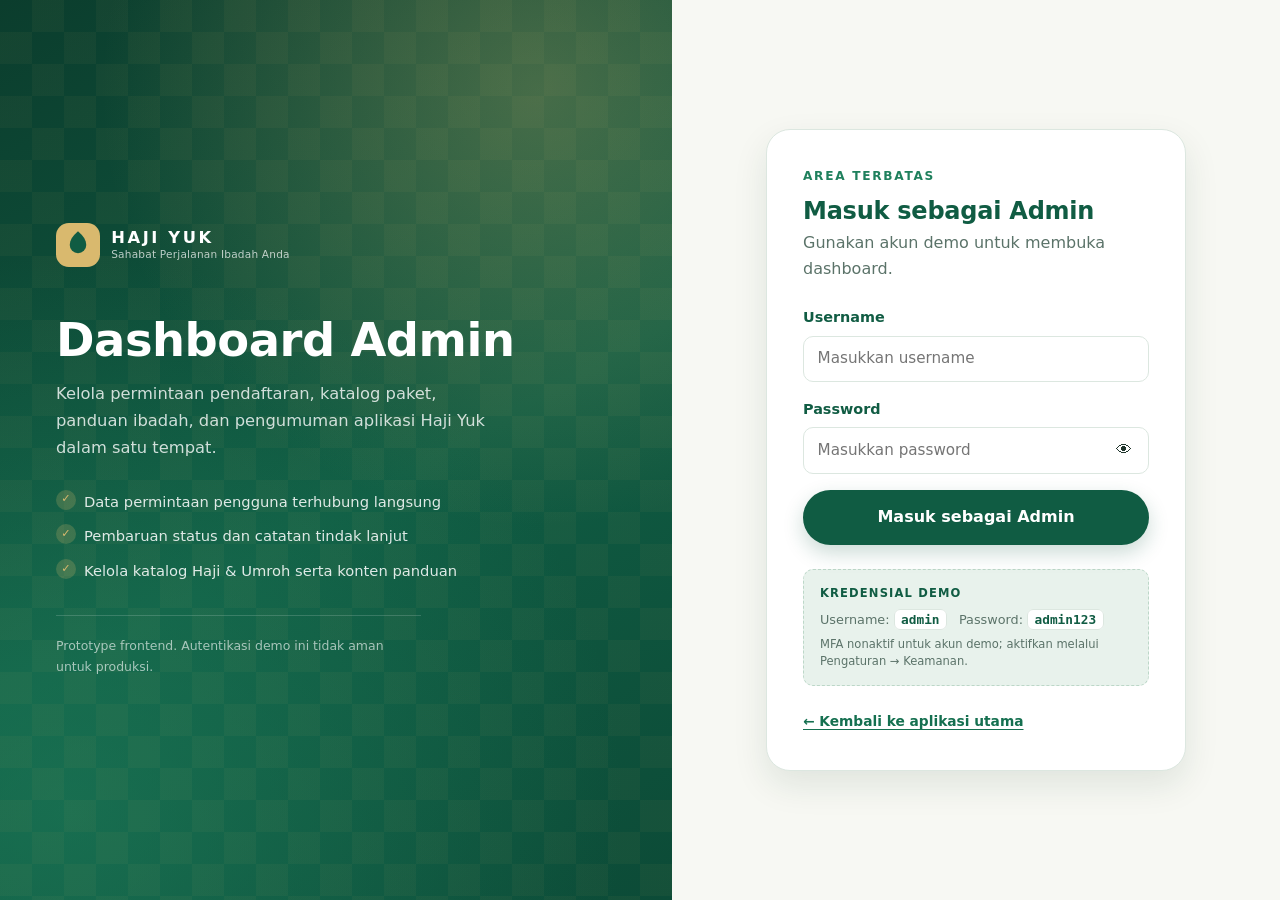
==== commit e98f89af: "Tambahkan akun pengguna, MFA admin, dan kontrol keamanan Menghubungkan pendaftaran dan status ke aku" ====
--- a/admin.html
+++ b/admin.html
@@ -86,6 +86,21 @@
             </div>
           </div>
 
+          <div class="field" id="mfaField" hidden>
+            <label for="loginMfa">Kode MFA (6 digit)</label>
+            <input
+              type="text"
+              id="loginMfa"
+              name="mfa"
+              inputmode="numeric"
+              autocomplete="one-time-code"
+              maxlength="6"
+              pattern="[0-9]{6}"
+              placeholder="123456"
+            />
+            <p class="field-hint">Buka aplikasi authenticator Anda, lalu masukkan kode yang tampil.</p>
+          </div>
+
           <div class="login-error" id="loginError" role="alert" hidden></div>
 
           <button type="submit" class="btn btn--primary btn--lg btn--block">Masuk sebagai Admin</button>
@@ -95,6 +110,7 @@
           <strong>Kredensial demo</strong>
           <span>Username: <code>admin</code></span>
           <span>Password: <code>admin123</code></span>
+          <span class="login-demo__hint">MFA nonaktif untuk akun demo; aktifkan melalui Pengaturan → Keamanan.</span>
         </div>
 
         <a class="login-back" href="index.html">← Kembali ke aplikasi utama</a>
@@ -514,6 +530,119 @@
         <!-- ======================= SETTINGS ======================= -->
         <section class="admin-view" id="view-settings" data-view-panel="settings" hidden>
           <div class="settings-grid">
+            <article class="card settings-card--wide">
+              <div class="settings-card__head">
+                <h2>Akun admin</h2>
+                <span class="badge badge--success" id="adminRoleBadge">Administrator</span>
+              </div>
+              <dl class="info-list">
+                <div><dt>Nama</dt><dd data-admin-name>Admin Haji Yuk</dd></div>
+                <div><dt>Email</dt><dd id="adminEmail">—</dd></div>
+                <div><dt>Login terakhir</dt><dd id="adminLastLogin">—</dd></div>
+                <div><dt>Sesi berakhir otomatis</dt><dd id="adminSessionLeft">—</dd></div>
+              </dl>
+
+              <h3 class="settings-subtitle">Ganti password</h3>
+              <form id="adminPasswordForm" class="form-grid" novalidate>
+                <div class="field">
+                  <label for="currentAdminPassword">Password saat ini</label>
+                  <input type="password" id="currentAdminPassword" autocomplete="current-password" />
+                </div>
+                <div class="field">
+                  <label for="newAdminPassword">Password baru</label>
+                  <input type="password" id="newAdminPassword" autocomplete="new-password" />
+                </div>
+                <div class="field">
+                  <label for="confirmAdminPassword">Ulangi password baru</label>
+                  <input type="password" id="confirmAdminPassword" autocomplete="new-password" />
+                </div>
+                <p class="field-error" id="adminPasswordError" role="alert"></p>
+                <div class="form-actions form-actions--start">
+                  <button type="submit" class="btn btn--primary">Perbarui Password</button>
+                </div>
+              </form>
+            </article>
+
+            <article class="card">
+              <h2>Autentikasi dua faktor</h2>
+              <p class="muted" id="mfaStatus">Memeriksa status MFA…</p>
+
+              <div id="mfaSetupPanel" class="mfa-panel" hidden>
+                <p class="field-hint">
+                  Tambahkan kunci ini ke aplikasi authenticator (Google Authenticator, Authy, 1Password,
+                  dsb.), lalu masukkan kode 6 digit untuk mengaktifkan.
+                </p>
+                <p>Kunci rahasia:</p>
+                <code class="mfa-secret" id="mfaSecret">—</code>
+                <p class="field-hint">
+                  <a id="mfaOtpLink" href="#" rel="noopener">Buka tautan otpauth://</a>
+                </p>
+                <div class="field">
+                  <label for="mfaSetupCode">Kode verifikasi</label>
+                  <input type="text" id="mfaSetupCode" inputmode="numeric" autocomplete="one-time-code" maxlength="6" placeholder="123456" />
+                </div>
+                <p class="field-error" id="mfaSetupError" role="alert"></p>
+                <div class="settings-actions">
+                  <button type="button" class="btn btn--primary" id="mfaConfirmBtn">Verifikasi &amp; Aktifkan</button>
+                  <button type="button" class="btn btn--ghost" id="mfaCancelBtn">Batal</button>
+                </div>
+              </div>
+
+              <div class="settings-actions" id="mfaActions">
+                <button type="button" class="btn btn--outline" id="mfaEnableBtn">Aktifkan MFA</button>
+              </div>
+
+              <form id="mfaDisableForm" class="mfa-panel" novalidate hidden>
+                <p class="field-hint">Untuk menonaktifkan MFA, konfirmasi password dan kode authenticator.</p>
+                <div class="field">
+                  <label for="mfaDisablePassword">Password</label>
+                  <input type="password" id="mfaDisablePassword" autocomplete="current-password" />
+                </div>
+                <div class="field">
+                  <label for="mfaDisableCode">Kode MFA</label>
+                  <input type="text" id="mfaDisableCode" inputmode="numeric" maxlength="6" placeholder="123456" />
+                </div>
+                <p class="field-error" id="mfaDisableError" role="alert"></p>
+                <button type="submit" class="btn btn--danger">Nonaktifkan MFA</button>
+              </form>
+            </article>
+
+            <article class="card">
+              <h2>Sesi &amp; akses</h2>
+              <p class="muted">
+                Sesi admin berakhir setelah <strong>20 menit tidak aktif</strong> atau maksimal
+                <strong>8 jam</strong>. Logout langsung menghapus sesi dari browser.
+              </p>
+              <p class="muted" id="sessionCountdown">—</p>
+              <div class="settings-actions">
+                <a class="btn btn--outline" href="index.html">Buka aplikasi pengguna</a>
+                <button type="button" class="btn btn--danger" id="settingsLogout">Logout</button>
+              </div>
+            </article>
+
+            <article class="card settings-card--wide">
+              <h2>Log keamanan</h2>
+              <p class="muted">
+                Percobaan login, perubahan password, MFA, dan aktivitas admin. Disimpan maksimal 90
+                hari atau 300 entri terakhir.
+              </p>
+              <div id="securityLogList" class="list-stack list-stack--scroll"></div>
+            </article>
+
+            <article class="card settings-card--wide">
+              <h2>Backup &amp; pemulihan</h2>
+              <p class="muted">
+                Unduh cadangan data operasional (paket, permintaan, panduan, pengumuman, log) dalam
+                format JSON. Kredensial akun tidak ikut diekspor.
+              </p>
+              <div class="settings-actions">
+                <button type="button" class="btn btn--primary" id="exportBackupBtn">Unduh Backup JSON</button>
+                <button type="button" class="btn btn--outline" id="importBackupBtn">Pulihkan dari Backup</button>
+                <input type="file" id="restoreFile" accept="application/json,.json" hidden />
+              </div>
+              <p class="field-hint" id="backupStatus" role="status"></p>
+            </article>
+
             <article class="card">
               <h2>Identitas aplikasi</h2>
               <dl class="info-list">
@@ -525,42 +654,13 @@
             </article>
 
             <article class="card">
-              <h2>Identitas admin</h2>
-              <dl class="info-list">
-                <div><dt>Nama</dt><dd>Admin Haji Yuk</dd></div>
-                <div><dt>Peran</dt><dd>Administrator Prototype</dd></div>
-                <div><dt>Username</dt><dd>admin</dd></div>
-                <div><dt>Password</dt><dd>Disembunyikan (kredensial demo tidak ditampilkan di sini)</dd></div>
-              </dl>
-              <p class="notice notice--warn">
-                Autentikasi ini hanya simulasi frontend. Jangan gunakan untuk data nyata.
-              </p>
-            </article>
-
-            <article class="card">
               <h2>Penyimpanan data</h2>
               <p class="muted">
-                Data disimpan di <strong>localStorage</strong> browser perangkat ini, meliputi paket,
-                permintaan pendaftaran, panduan, pengumuman, dan log aktivitas. Sesi login admin
-                disimpan di <strong>sessionStorage</strong>.
-              </p>
-              <p class="muted">
-                Data tidak tersinkronisasi ke perangkat lain. Membersihkan data browser akan
-                menghapus seluruh data prototype.
+                Data disimpan di <strong>localStorage</strong> browser perangkat ini. Sesi login
+                disimpan di <strong>sessionStorage</strong> dan tidak bertahan setelah tab ditutup.
+                Akun serta log audit dipertahankan saat data simulasi direset.
               </p>
               <button type="button" class="btn btn--danger" id="resetDataAdmin">Hapus Seluruh Data Simulasi</button>
-            </article>
-
-            <article class="card">
-              <h2>Sesi &amp; akses</h2>
-              <p class="muted">
-                Anda sedang masuk sebagai Admin Haji Yuk. Logout akan mengakhiri sesi dan
-                mengembalikan Anda ke halaman login admin.
-              </p>
-              <div class="settings-actions">
-                <a class="btn btn--outline" href="index.html">Buka aplikasi pengguna</a>
-                <button type="button" class="btn btn--danger" id="settingsLogout">Logout</button>
-              </div>
             </article>
           </div>
         </section>
@@ -847,6 +947,7 @@
   </noscript>
 
   <script src="assets/js/store.js"></script>
+  <script src="assets/js/auth.js"></script>
   <script src="assets/js/ui.js"></script>
   <script src="assets/js/admin.js"></script>
 </body>
--- a/assets/css/style.css
+++ b/assets/css/style.css
@@ -52,6 +52,10 @@
   box-sizing: border-box;
 }
 
+[hidden] {
+  display: none !important;
+}
+
 html {
   scroll-behavior: smooth;
 }
@@ -1648,6 +1652,11 @@
 
   .site-nav a { padding: 0.7rem 0.9rem; border-radius: 10px; font-size: 0.95rem; }
 
+  .account-area .account-logout { display: none; }
+  .account-chip { max-width: 96px; overflow: hidden; text-overflow: ellipsis; white-space: nowrap; }
+  .auth-layout { grid-template-columns: 1fr; }
+  .auth-aside { order: 2; }
+
   .header-tools { margin-left: auto; order: 2; }
   .nav-toggle { order: 3; margin-left: 0.25rem; }
 
@@ -1696,6 +1705,188 @@
   .section__head { flex-direction: column; align-items: flex-start; gap: 0.5rem; }
 }
 
+/* ============================== Akun & autentikasi ============================== */
+
+.account-area {
+  display: flex;
+  align-items: center;
+  gap: 0.45rem;
+}
+
+.account-chip {
+  display: inline-flex;
+  align-items: center;
+  justify-content: center;
+  min-height: 36px;
+  padding: 0.35rem 0.9rem;
+  border-radius: 999px;
+  border: 1px solid var(--line);
+  background: var(--white);
+  color: var(--green-900);
+  font-size: 0.82rem;
+  font-weight: 650;
+  text-decoration: none;
+  transition: background 0.15s ease, border-color 0.15s ease;
+}
+
+.account-chip:hover {
+  background: var(--green-50);
+  border-color: var(--green-100);
+}
+
+.account-logout {
+  border: 0;
+  background: transparent;
+  color: var(--muted);
+  font-size: 0.78rem;
+  font-weight: 600;
+  cursor: pointer;
+  padding: 0.3rem 0.35rem;
+  text-decoration: underline;
+}
+
+.account-logout:hover { color: var(--danger); }
+
+.auth-layout {
+  display: grid;
+  grid-template-columns: minmax(0, 1.15fr) minmax(0, 0.85fr);
+  gap: 1.5rem;
+  align-items: start;
+  margin-bottom: 3rem;
+}
+
+.auth-card { padding: 1.9rem; }
+
+.auth-tabs {
+  display: flex;
+  gap: 0.25rem;
+  padding: 0.3rem;
+  margin-bottom: 1.5rem;
+  border-radius: 12px;
+  background: var(--green-50);
+}
+
+.auth-tab {
+  flex: 1;
+  border: 0;
+  background: transparent;
+  padding: 0.6rem 0.75rem;
+  border-radius: 9px;
+  font: inherit;
+  font-size: 0.9rem;
+  font-weight: 650;
+  color: var(--muted);
+  cursor: pointer;
+}
+
+.auth-tab.is-active {
+  background: var(--white);
+  color: var(--green-900);
+  box-shadow: var(--shadow-sm);
+}
+
+.auth-form {
+  display: flex;
+  flex-direction: column;
+  gap: 1.05rem;
+}
+
+.auth-form .checkbox-field { margin-top: 0.15rem; }
+.auth-form .btn { margin-top: 0.35rem; }
+
+.auth-switch {
+  margin: 1.2rem 0 0;
+  padding-top: 1.1rem;
+  border-top: 1px dashed var(--line);
+  text-align: center;
+  font-size: 0.86rem;
+  color: var(--muted);
+}
+
+.link-button {
+  border: 0;
+  background: none;
+  padding: 0;
+  color: var(--green-700);
+  font: inherit;
+  font-weight: 650;
+  text-decoration: underline;
+  cursor: pointer;
+}
+
+.login-error {
+  display: block;
+  padding: 0.7rem 0.85rem;
+  border-radius: var(--radius-sm);
+  border: 1px solid #e6b9b2;
+  background: var(--danger-soft);
+  color: var(--danger);
+  font-size: 0.84rem;
+  line-height: 1.5;
+}
+
+.auth-aside {
+  padding: 1.9rem;
+  border-radius: var(--radius-lg);
+  background: linear-gradient(160deg, var(--green-900), var(--green-800));
+  color: rgba(255, 255, 255, 0.92);
+  box-shadow: var(--shadow);
+}
+
+.auth-aside h2 { color: var(--white); margin-bottom: 0.85rem; }
+
+.auth-points {
+  display: grid;
+  gap: 0.65rem;
+  margin: 0 0 1.2rem;
+  padding-left: 1.1rem;
+  font-size: 0.86rem;
+  line-height: 1.55;
+}
+
+.auth-points li::marker { color: var(--gold); }
+
+.auth-note {
+  margin: 0 0 0.9rem;
+  font-size: 0.8rem;
+  line-height: 1.6;
+  color: rgba(255, 255, 255, 0.72);
+}
+
+.auth-note a { color: var(--gold); font-weight: 650; }
+
+.account-info {
+  display: grid;
+  gap: 0.55rem;
+  margin: 0 0 1.4rem;
+}
+
+.account-info > div {
+  display: flex;
+  flex-wrap: wrap;
+  justify-content: space-between;
+  gap: 0.3rem 1rem;
+  padding-bottom: 0.55rem;
+  border-bottom: 1px dashed var(--line);
+}
+
+.account-info > div:last-child { border-bottom: 0; padding-bottom: 0; }
+.account-info dt { font-size: 0.8rem; color: var(--muted); font-weight: 600; }
+.account-info dd { margin: 0; font-size: 0.86rem; font-weight: 600; text-align: right; word-break: break-word; }
+
+.privacy-stack {
+  display: grid;
+  gap: 1rem;
+  margin-bottom: 3rem;
+}
+
+.privacy-stack .card h2 { font-size: 1.12rem; }
+
+@media (max-width: 900px) {
+  .auth-layout { grid-template-columns: 1fr; }
+  .auth-aside { order: 2; }
+}
+
 @media (prefers-reduced-motion: reduce) {
   *, *::before, *::after {
     animation-duration: 0.001ms !important;
--- a/assets/css/admin.css
+++ b/assets/css/admin.css
@@ -1142,3 +1142,82 @@
 
   .login-card { padding: 1.5rem; }
 }
+
+/* ============================== Keamanan & MFA ============================== */
+
+.login-demo__hint {
+  font-size: 0.72rem;
+  line-height: 1.5;
+  color: var(--muted);
+}
+
+.settings-card--wide { grid-column: 1 / -1; }
+
+.settings-card__head {
+  display: flex;
+  align-items: center;
+  justify-content: space-between;
+  gap: 1rem;
+  flex-wrap: wrap;
+}
+
+.settings-card__head h2 { margin-bottom: 0; }
+
+.settings-subtitle {
+  margin: 1.6rem 0 0.4rem;
+  font-size: 0.98rem;
+}
+
+.mfa-panel {
+  margin-top: 1rem;
+  padding: 1rem;
+  border: 1px dashed var(--line);
+  border-radius: var(--radius-sm);
+  background: var(--green-50);
+}
+
+.mfa-panel .field { margin-bottom: 0.75rem; }
+
+.mfa-secret {
+  display: block;
+  margin-bottom: 0.6rem;
+  padding: 0.65rem 0.8rem;
+  border: 1px solid var(--line);
+  border-radius: 8px;
+  background: var(--white);
+  font-size: 0.95rem;
+  letter-spacing: 0.12em;
+  word-break: break-all;
+  user-select: all;
+}
+
+.security-log {
+  padding: 0.7rem 0;
+  border-bottom: 1px dashed var(--line);
+}
+
+.security-log:last-child { border-bottom: 0; }
+
+.security-log__head {
+  display: flex;
+  flex-wrap: wrap;
+  justify-content: space-between;
+  gap: 0.35rem 0.75rem;
+}
+
+.security-log__head time { font-size: 0.75rem; color: var(--muted); }
+
+.security-log p {
+  margin: 0.2rem 0;
+  font-size: 0.82rem;
+  color: var(--ink);
+}
+
+.security-log__actor { font-size: 0.72rem; color: var(--muted); }
+
+.settings-actions input[type="file"] { display: none; }
+
+@media (max-width: 760px) {
+  .settings-card--wide { grid-column: auto; }
+  .settings-card__head { flex-direction: column; align-items: flex-start; }
+}
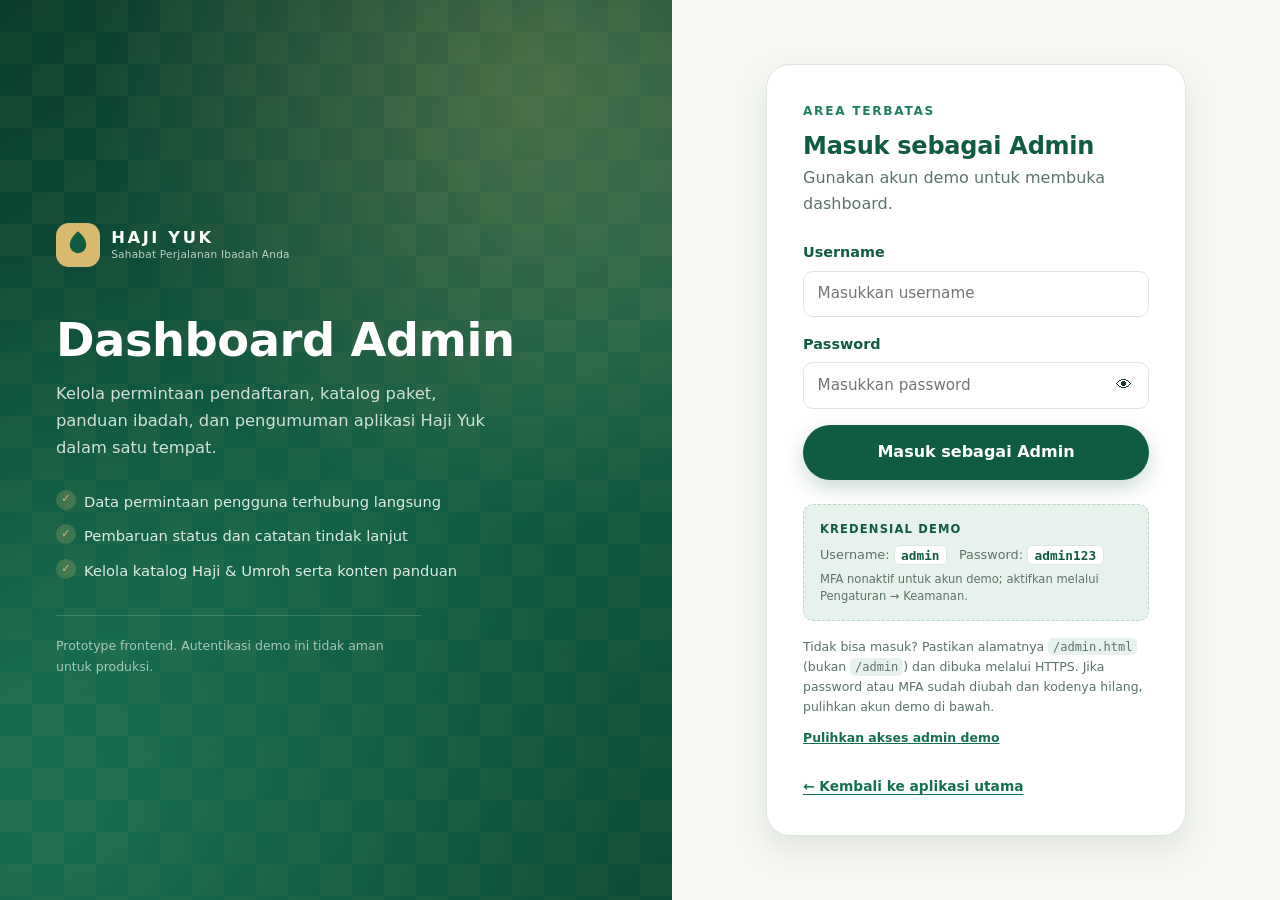
==== commit acf47042: "Tambahkan foto asli dan perbaiki akses admin Mengganti ilustrasi paket dengan foto Wikimedia Commons" ====
--- a/admin.html
+++ b/admin.html
@@ -112,6 +112,13 @@
           <span>Password: <code>admin123</code></span>
           <span class="login-demo__hint">MFA nonaktif untuk akun demo; aktifkan melalui Pengaturan → Keamanan.</span>
         </div>
+
+        <p class="login-help">
+          Tidak bisa masuk? Pastikan alamatnya <code>/admin.html</code> (bukan <code>/admin</code>)
+          dan dibuka melalui HTTPS. Jika password atau MFA sudah diubah dan kodenya hilang, pulihkan
+          akun demo di bawah.
+        </p>
+        <button type="button" class="login-recover" id="recoverAdminBtn">Pulihkan akses admin demo</button>
 
         <a class="login-back" href="index.html">← Kembali ke aplikasi utama</a>
       </div>
--- a/assets/css/admin.css
+++ b/assets/css/admin.css
@@ -1151,6 +1151,34 @@
   color: var(--muted);
 }
 
+.login-help {
+  margin: 1rem 0 0.45rem;
+  font-size: 0.78rem;
+  line-height: 1.6;
+  color: var(--muted);
+}
+
+.login-help code {
+  padding: 0.1rem 0.3rem;
+  border-radius: 5px;
+  background: var(--green-50);
+  font-size: 0.75rem;
+}
+
+.login-recover {
+  border: 0;
+  background: transparent;
+  padding: 0;
+  color: var(--green-700);
+  font: inherit;
+  font-size: 0.78rem;
+  font-weight: 650;
+  text-decoration: underline;
+  cursor: pointer;
+}
+
+.login-recover:hover { color: var(--danger); }
+
 .settings-card--wide { grid-column: 1 / -1; }
 
 .settings-card__head {
